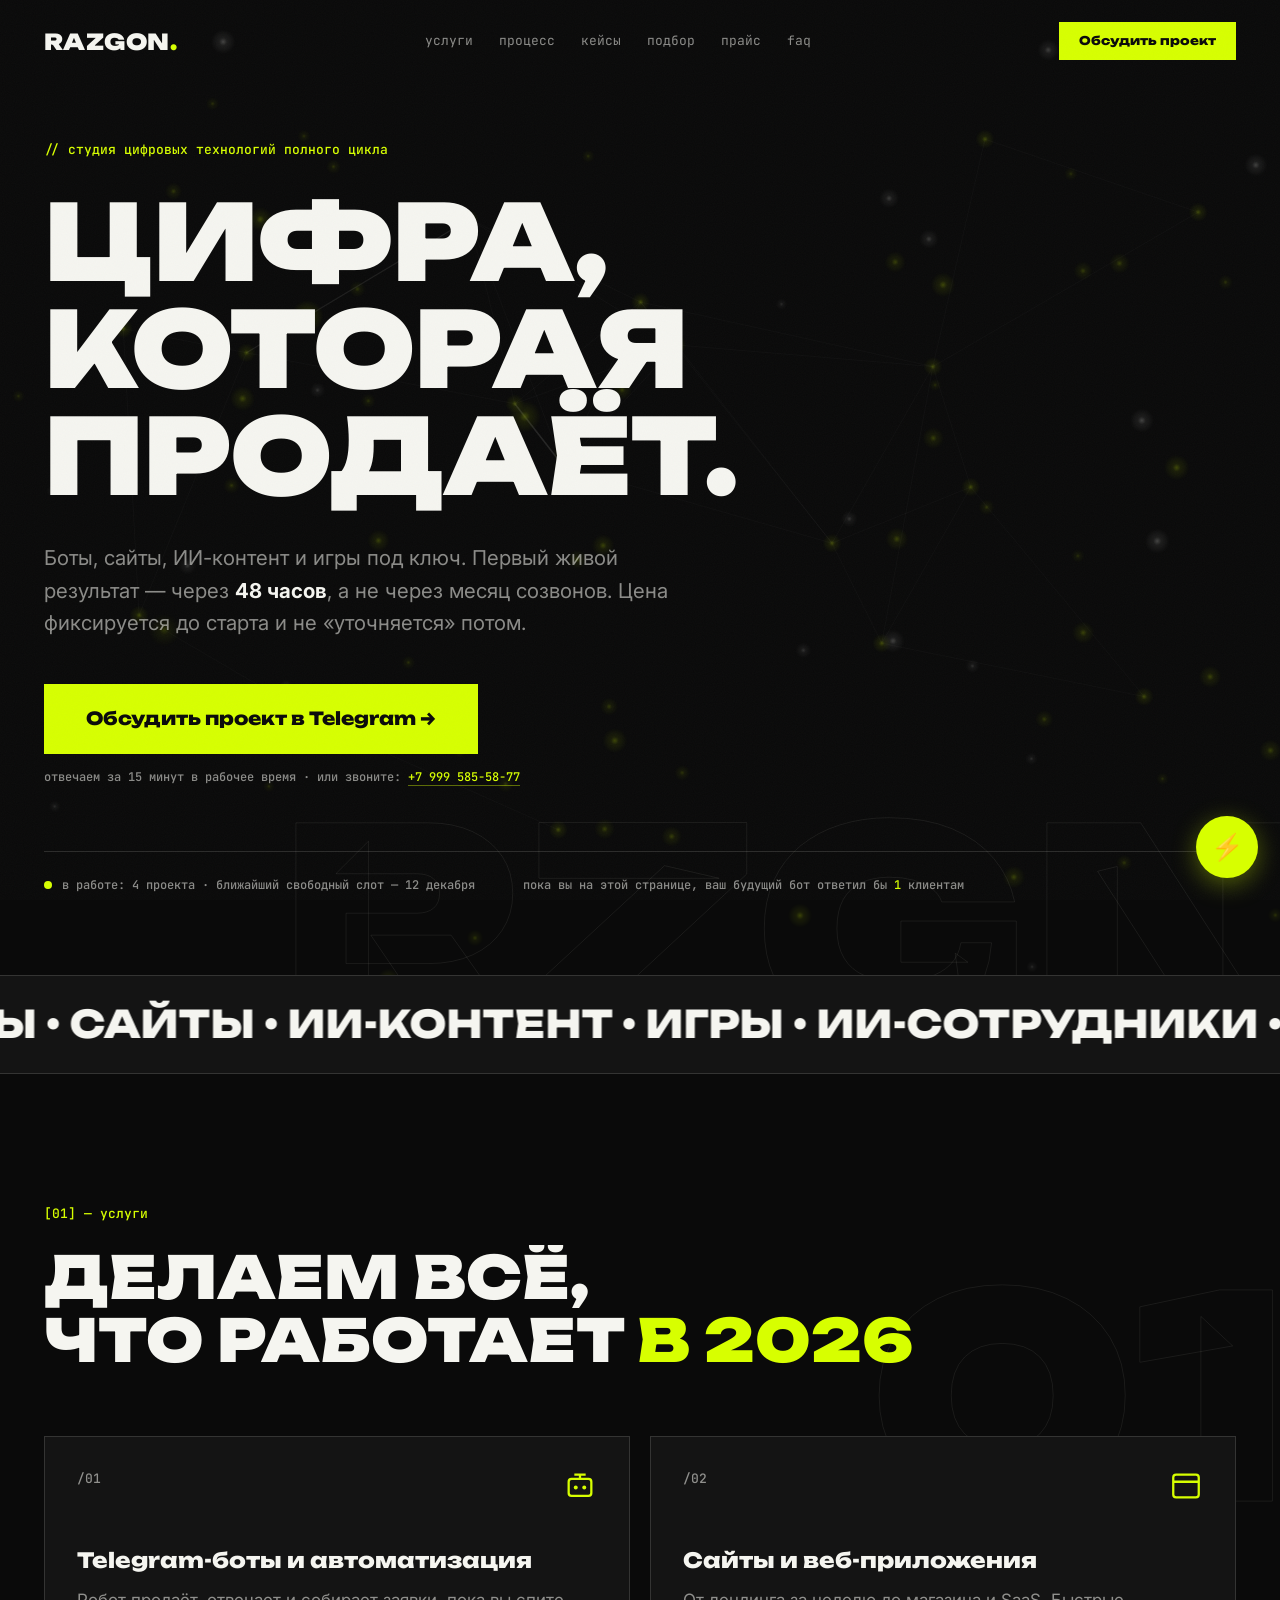
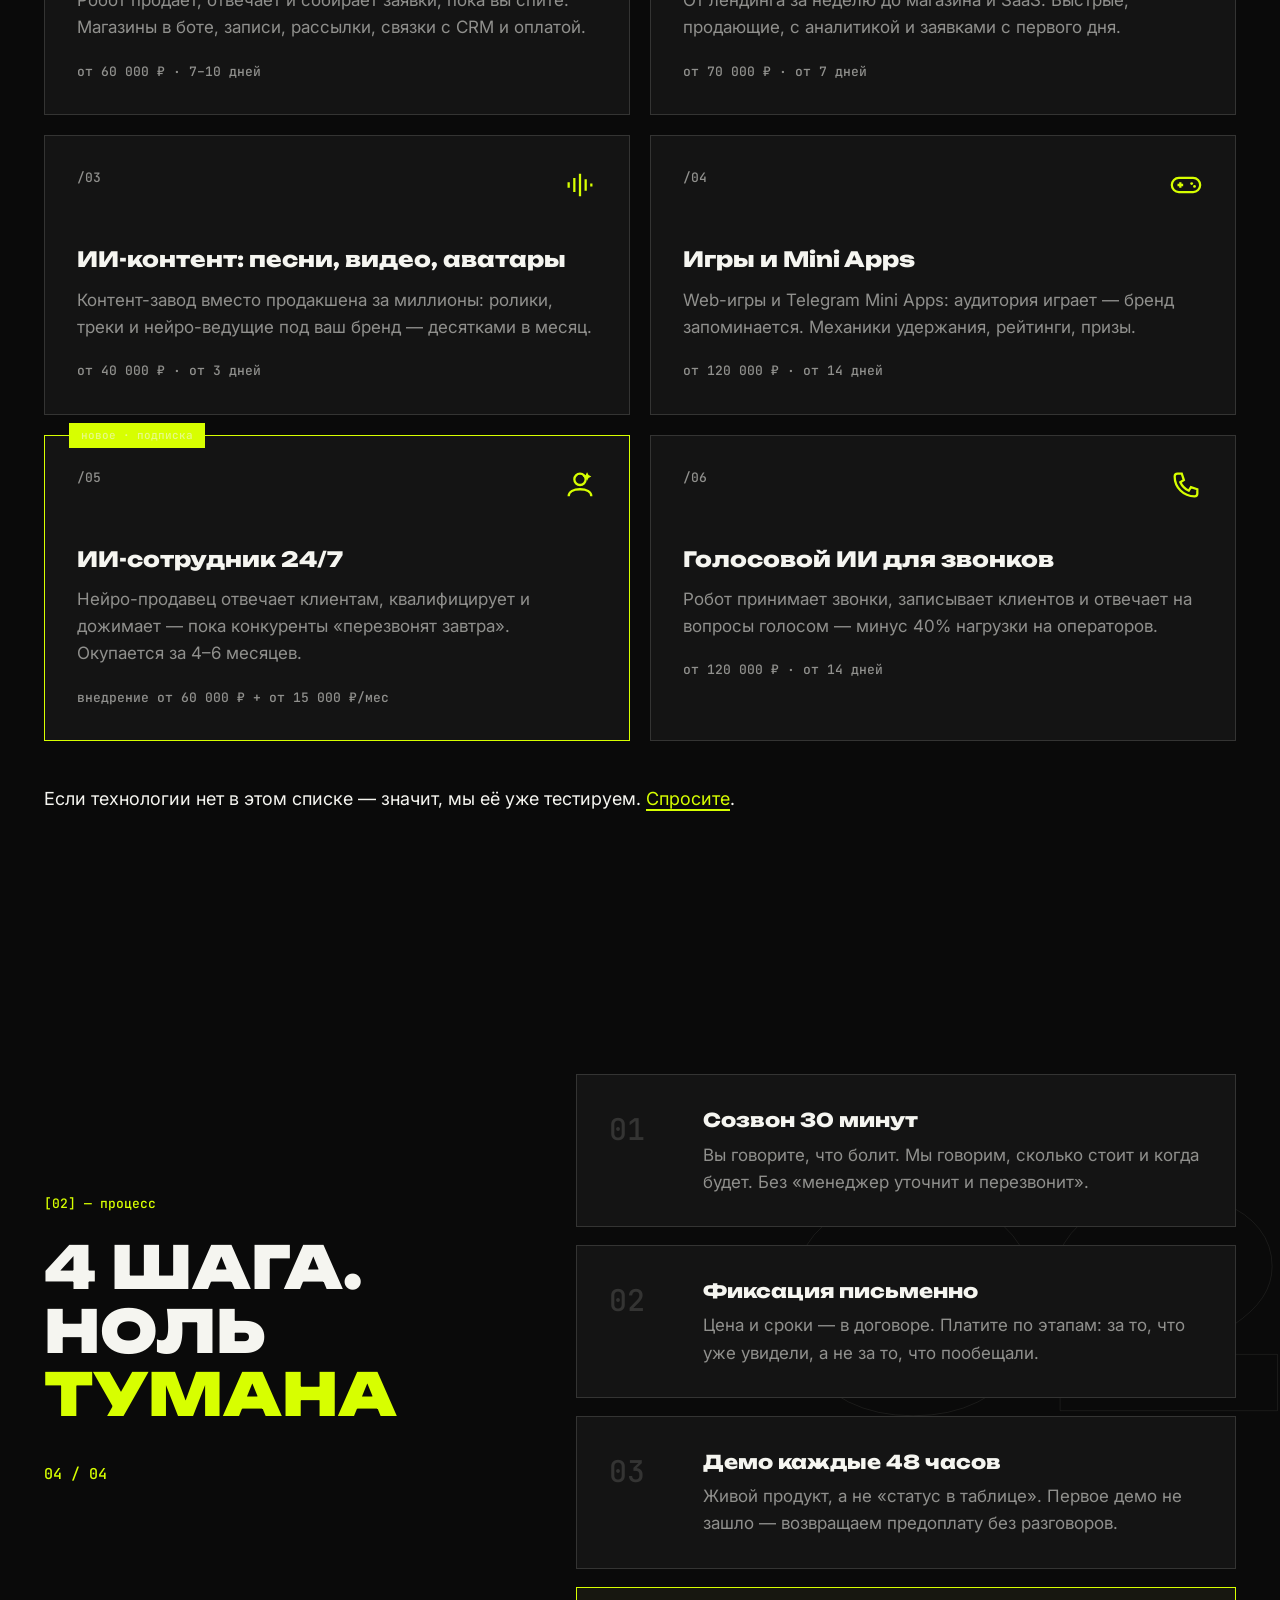
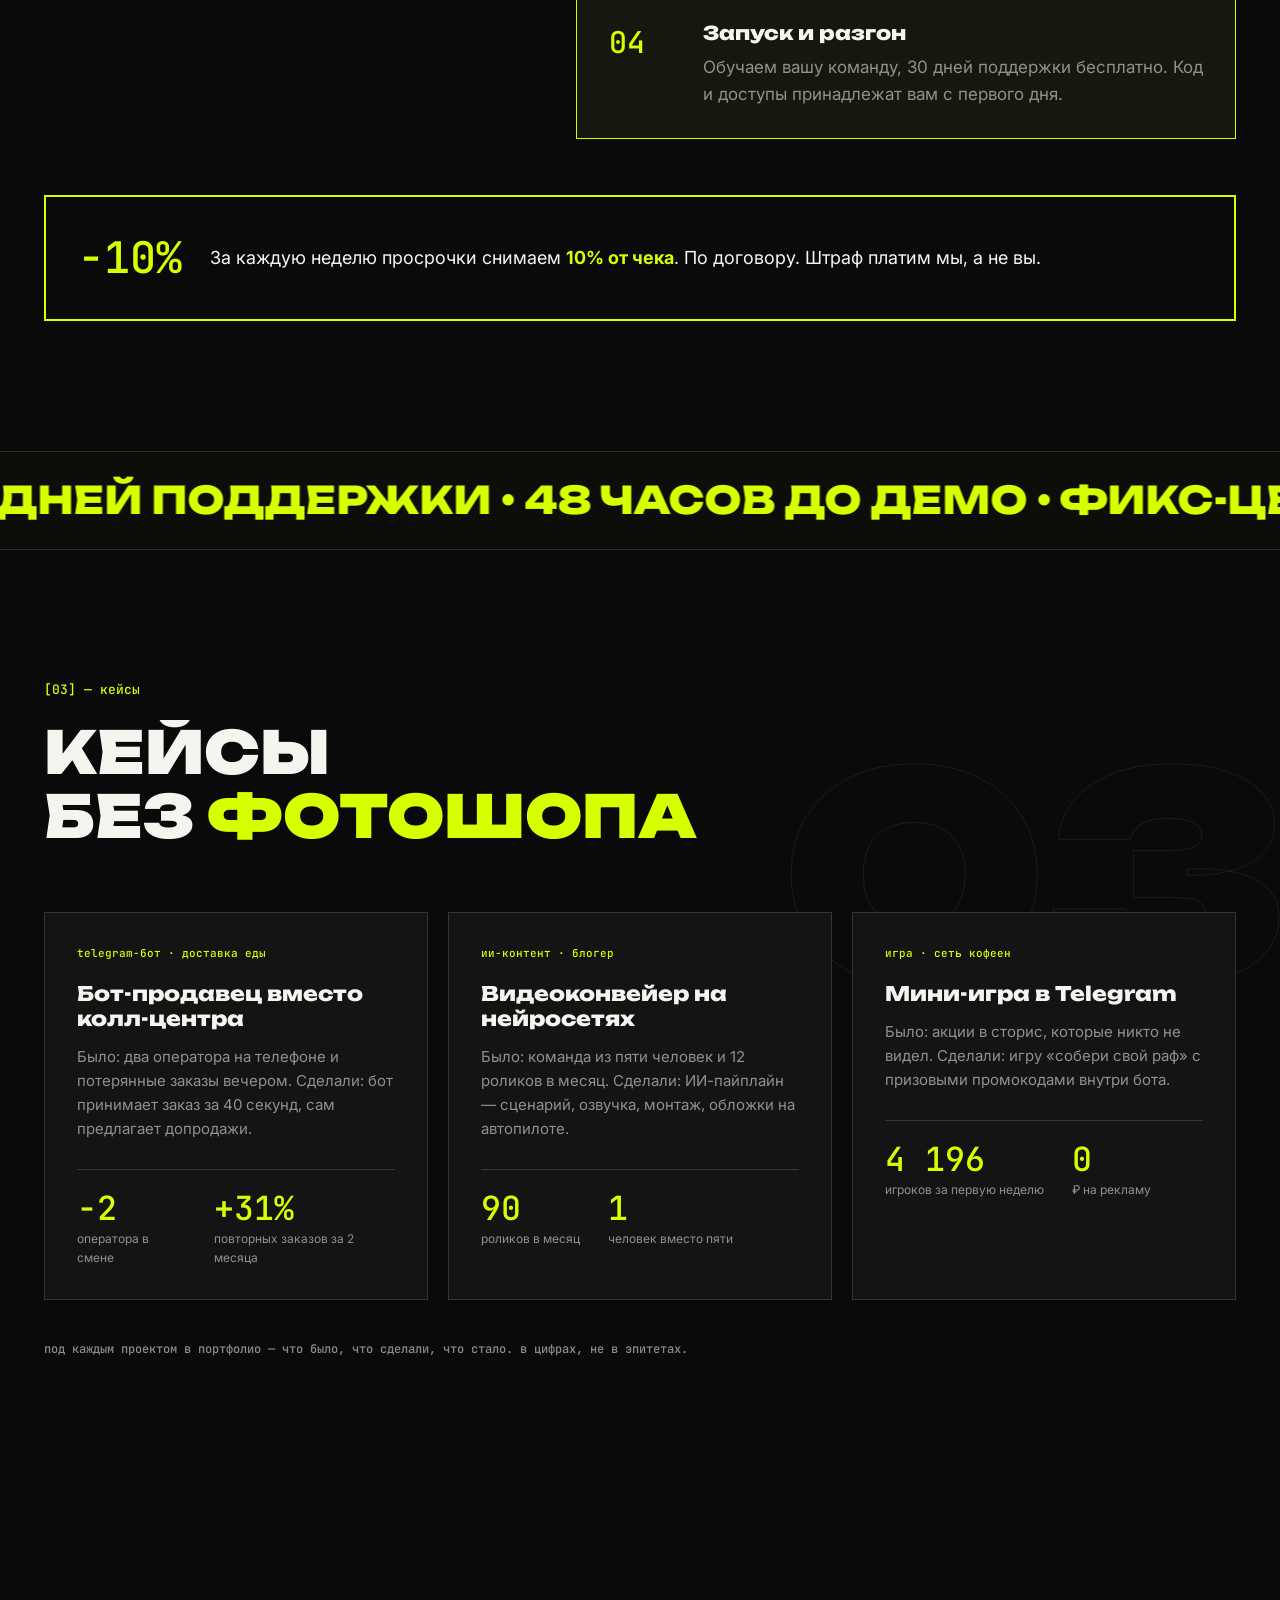
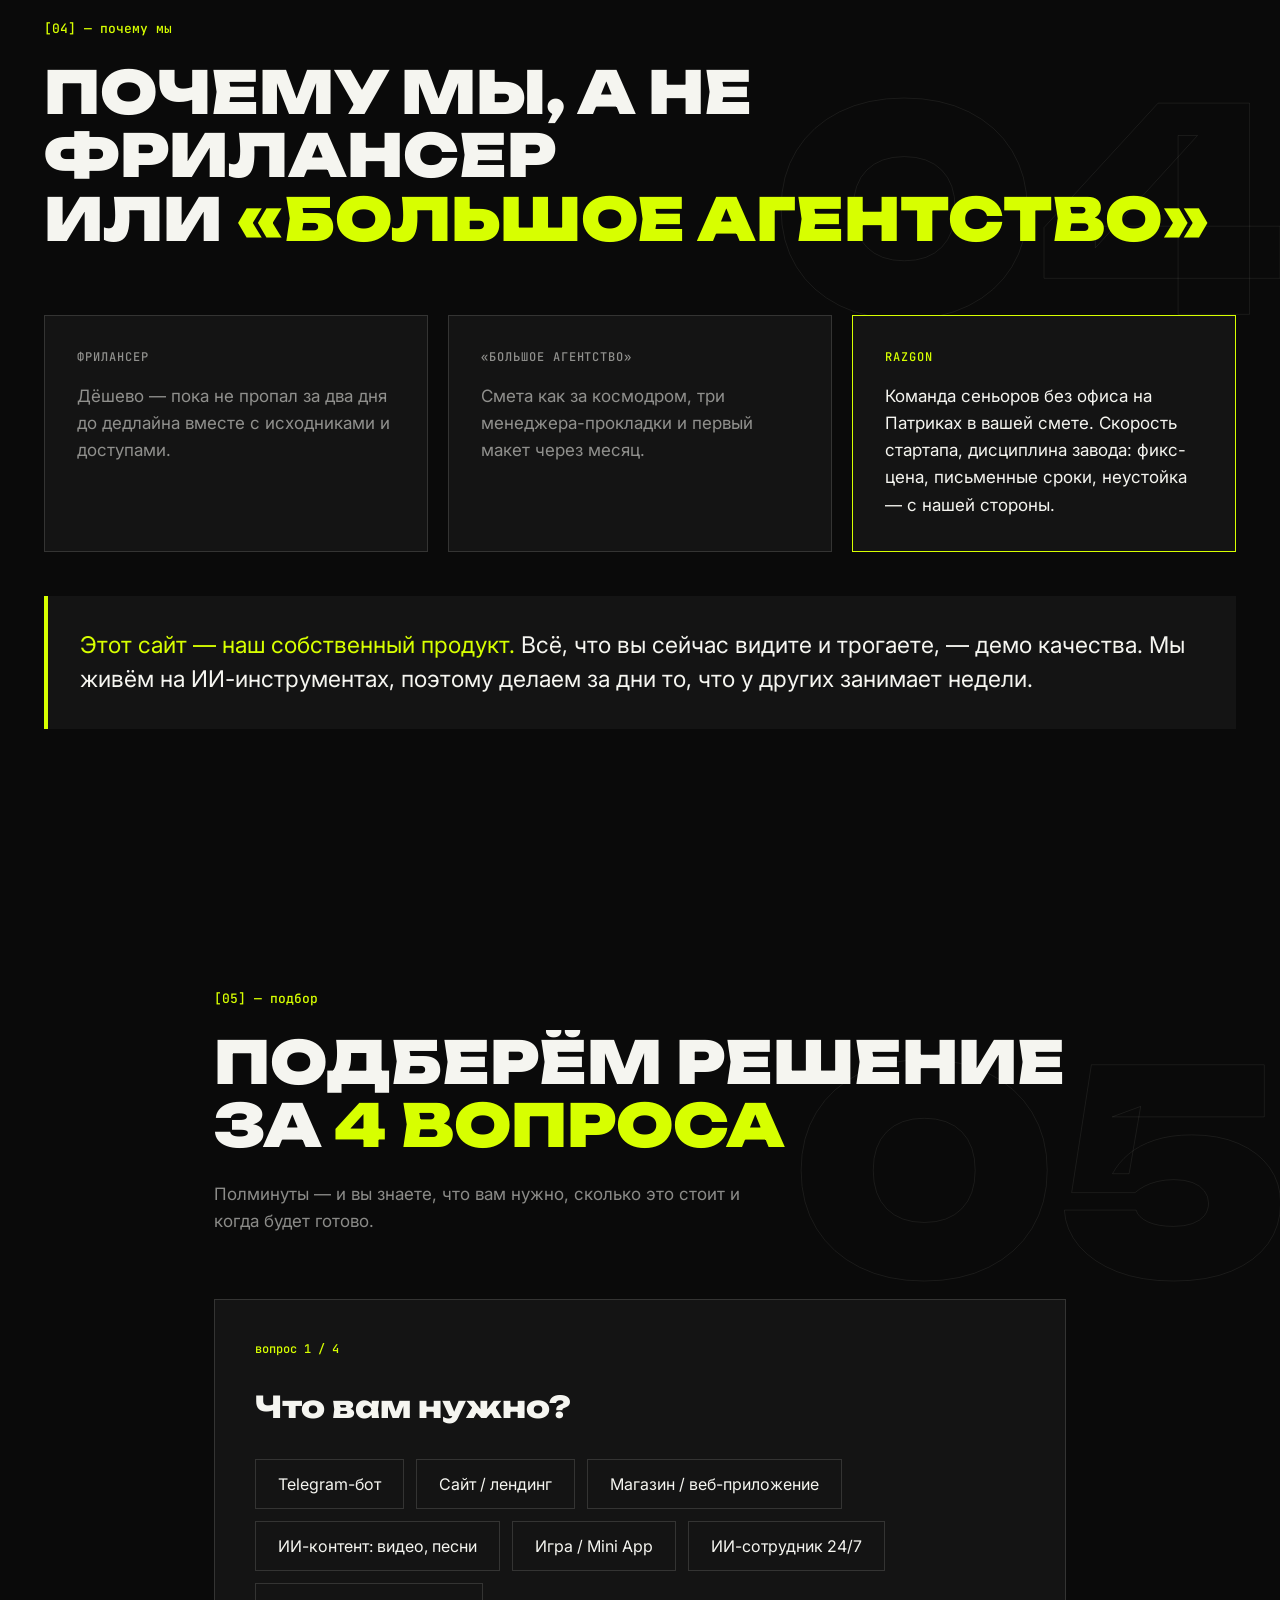
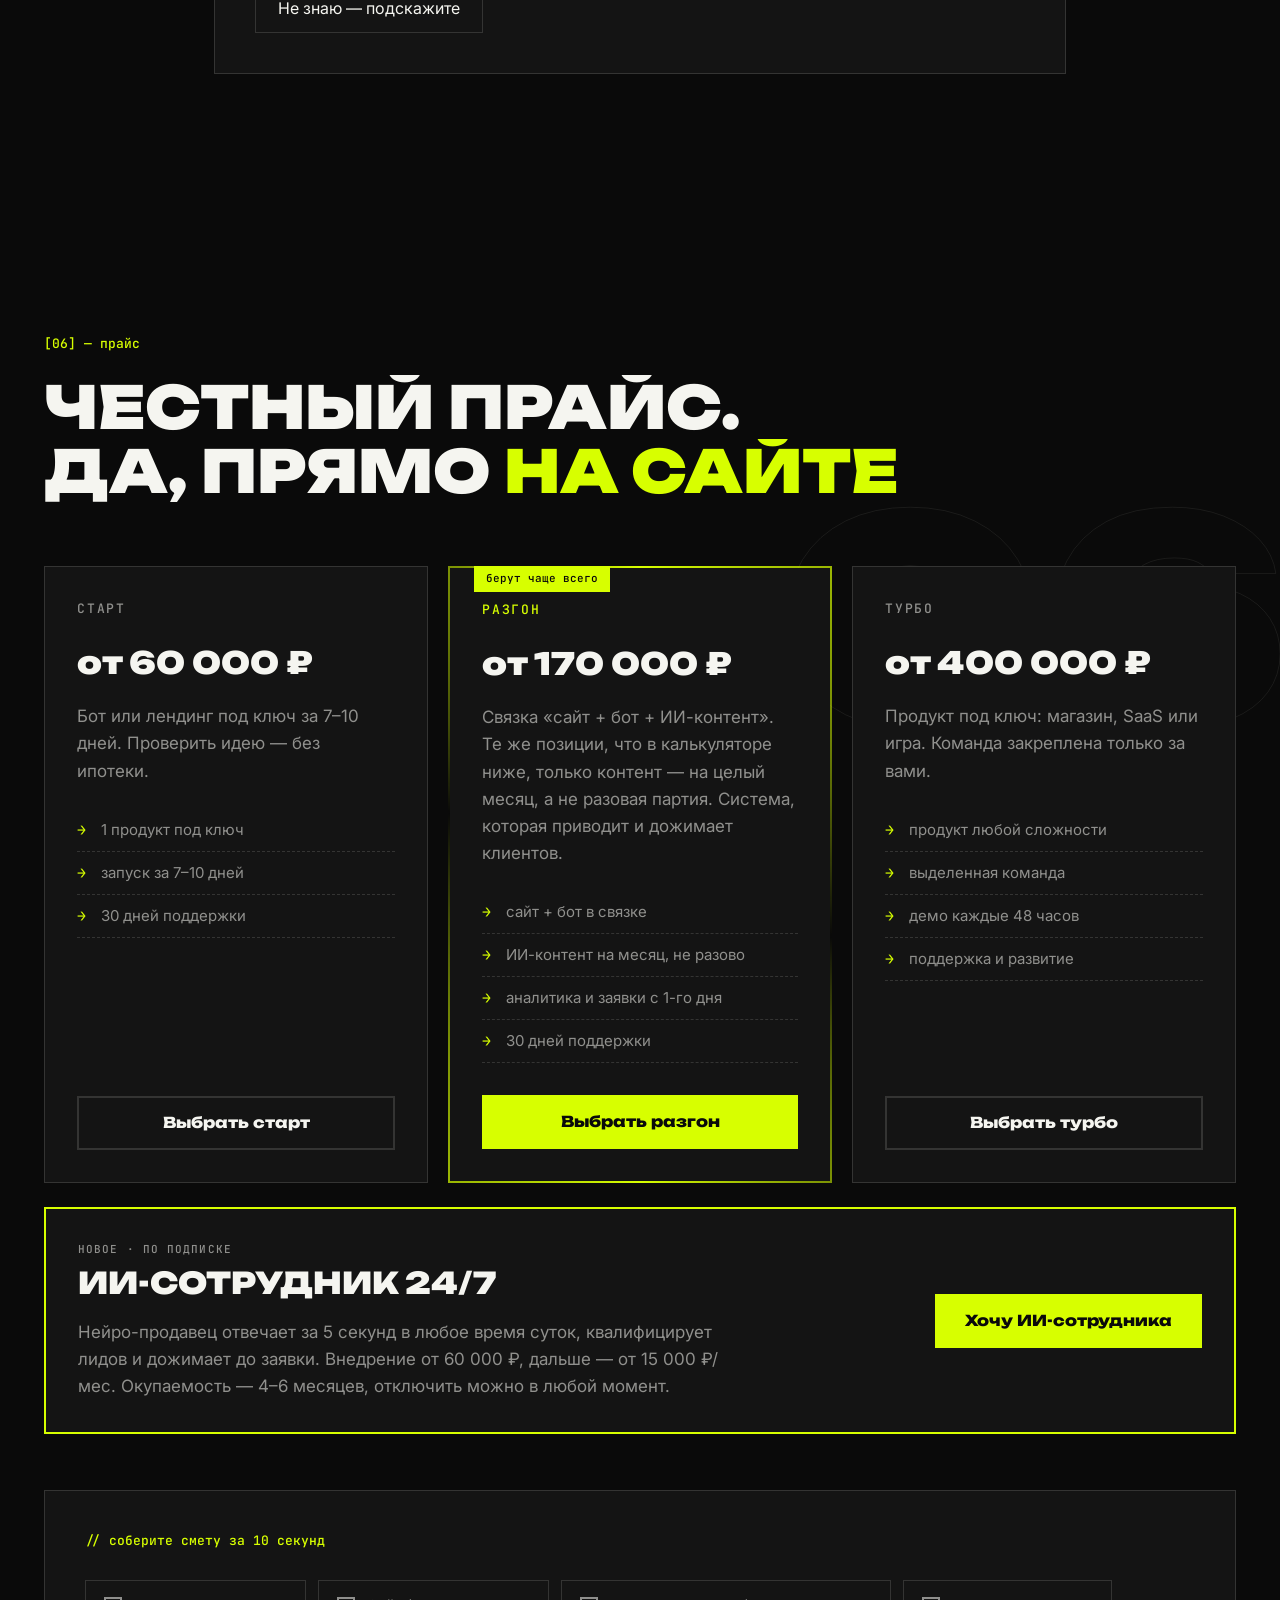
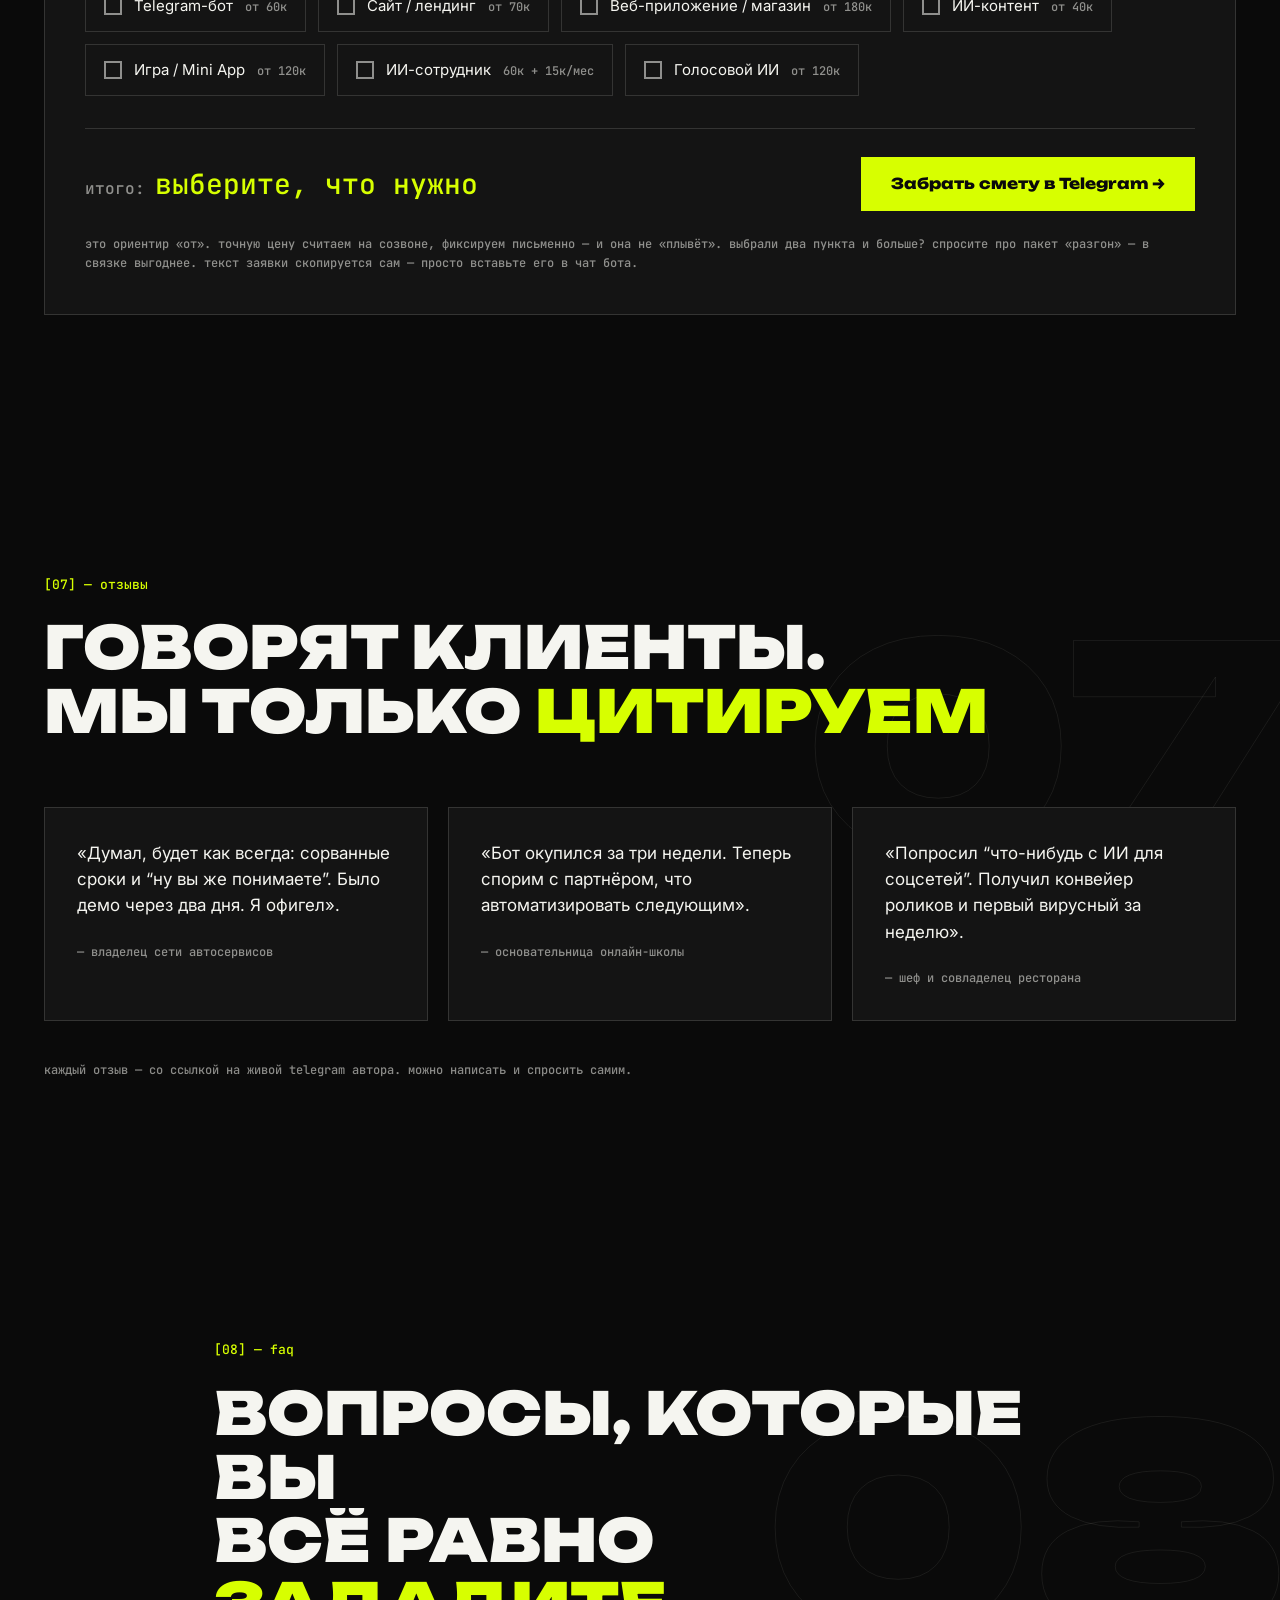
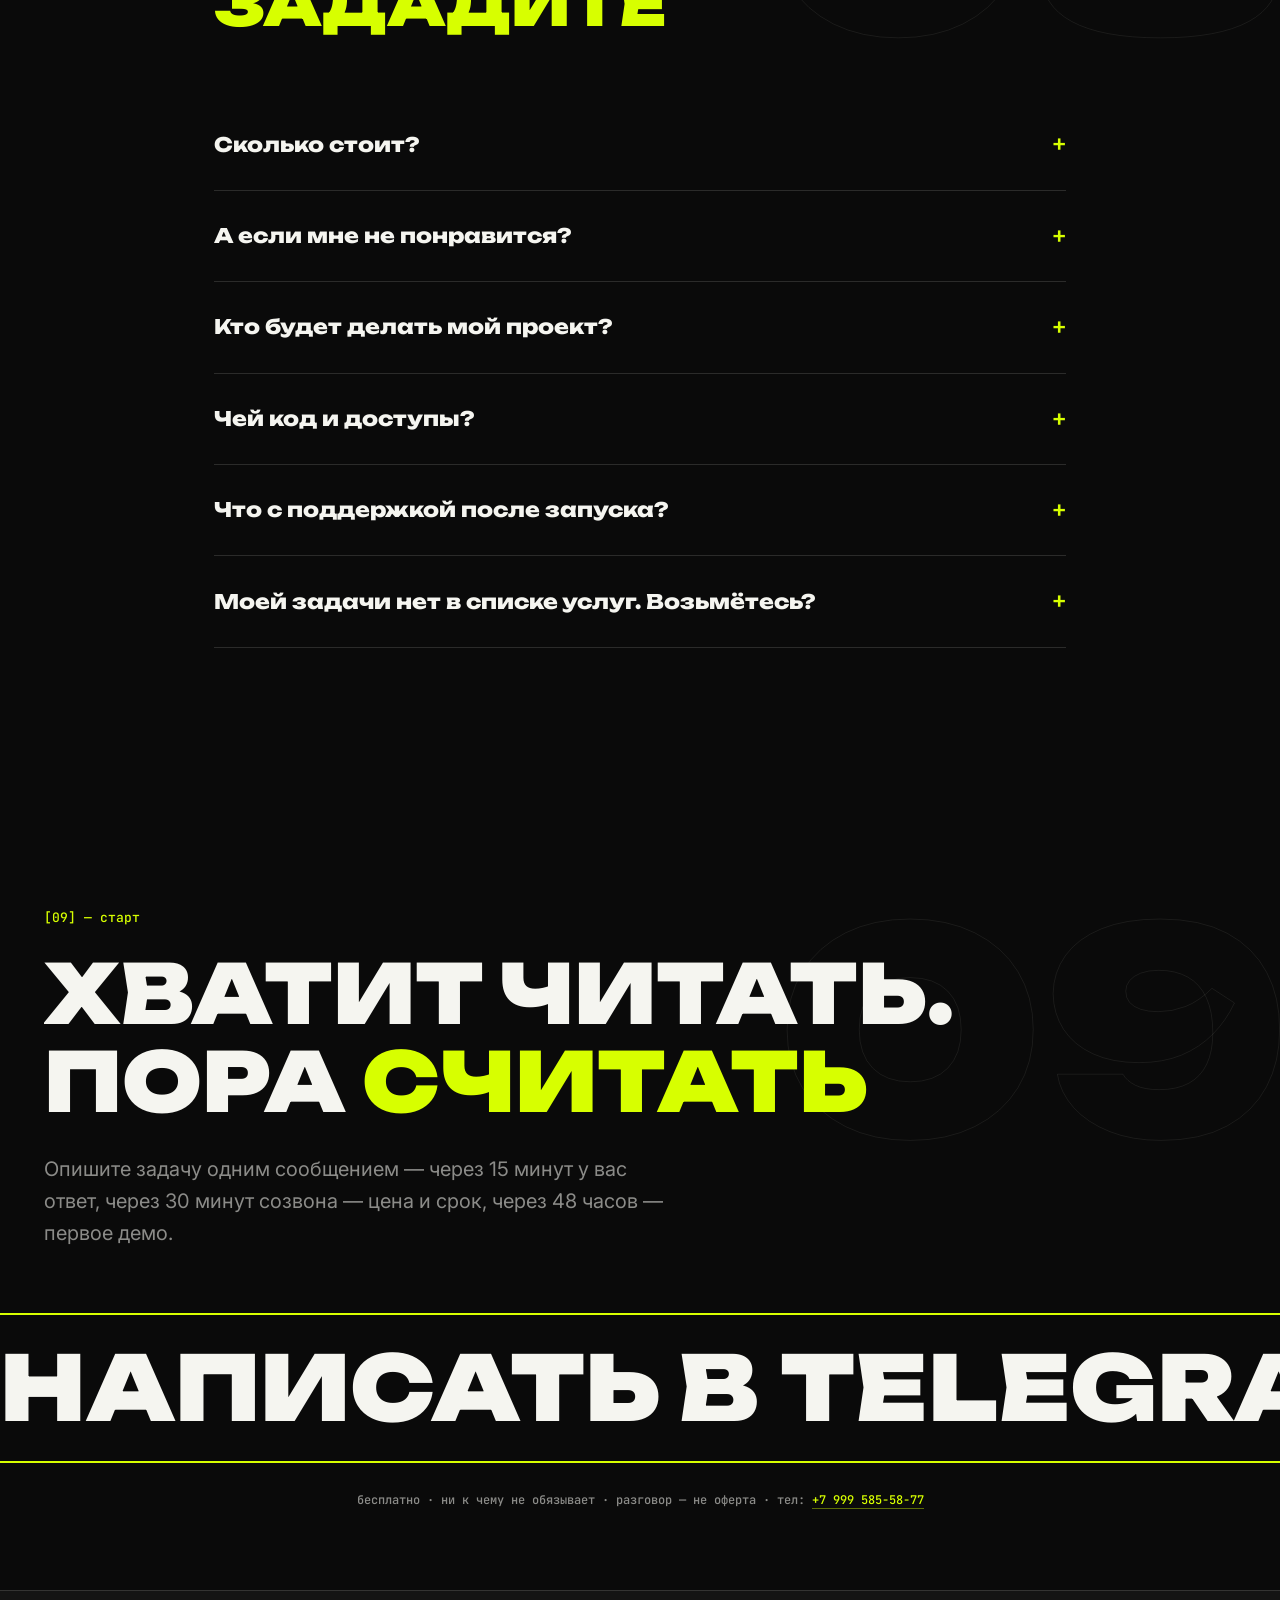
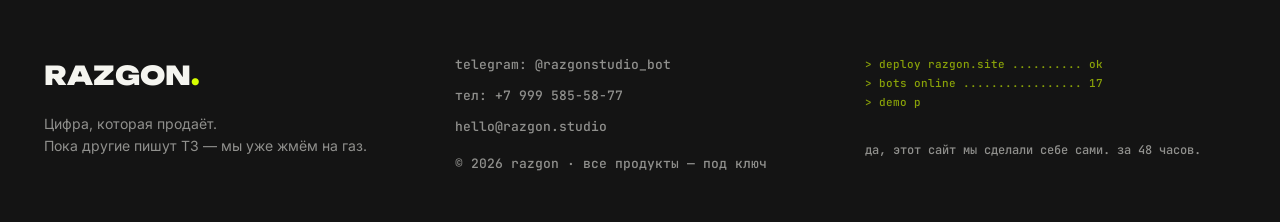
==== index.html @ 6bd7d792 "RAZGON — продающий сайт студии цифровых технологий Одностраничник: услуги (боты, сайты, ИИ-контент, " ====
<!DOCTYPE html>
<html lang="ru" class="no-js">
<head>
  <meta charset="UTF-8">
  <meta name="viewport" content="width=device-width, initial-scale=1.0">
  <title>RAZGON — студия цифровых технологий: Telegram-боты, сайты, ИИ-контент, игры</title>
  <meta name="description" content="Боты, сайты, ИИ-контент и игры под ключ. Первое живое демо через 48 часов, цена фиксируется до старта. Не понравилось первое демо — вернём предоплату.">
  <meta property="og:title" content="RAZGON — цифра, которая продаёт">
  <meta property="og:description" content="Telegram-боты, веб-приложения, ИИ-контент и игры под ключ. Первое демо через 48 часов.">
  <meta property="og:type" content="website">
  <meta property="og:url" content="https://razgonstudio.ru/">
  <link rel="canonical" href="https://razgonstudio.ru/">
  <meta name="theme-color" content="#0A0A0A">
  <link rel="icon" href="data:image/svg+xml,%3Csvg xmlns='http://www.w3.org/2000/svg' viewBox='0 0 64 64'%3E%3Crect width='64' height='64' fill='%23D7FF00'/%3E%3Ctext x='32' y='46' font-family='Arial Black,sans-serif' font-size='40' font-weight='900' text-anchor='middle' fill='%230A0A0A'%3ER%3C/text%3E%3C/svg%3E">
  <link rel="preconnect" href="https://fonts.googleapis.com">
  <link rel="preconnect" href="https://fonts.gstatic.com" crossorigin>
  <link href="https://fonts.googleapis.com/css2?family=Unbounded:wght@500;800;900&family=Inter:wght@400;500;600&family=JetBrains+Mono:wght@400;500&display=swap" rel="stylesheet">
  <link rel="stylesheet" href="css/style.css">
</head>
<body>

  <!-- прогресс скролла -->
  <div class="progress" id="progress" aria-hidden="true"></div>

  <!-- кастомный курсор -->
  <div class="cursor-dot" id="cursorDot" aria-hidden="true"></div>
  <div class="cursor-ring" id="cursorRing" aria-hidden="true"><span class="cursor-label">ЖМИ</span></div>

  <!-- ═══════════ ШАПКА ═══════════ -->
  <header class="header" id="header">
    <div class="header-in">
      <button class="logo" id="logo" type="button" aria-label="RAZGON — 5 быстрых кликов включают режим турбо">
        RAZGON<span class="logo-dot">.</span>
      </button>
      <nav class="nav" aria-label="Основная навигация">
        <a href="#services">Услуги</a>
        <a href="#process">Процесс</a>
        <a href="#cases">Кейсы</a>
        <a href="#quiz">Подбор</a>
        <a href="#pricing">Прайс</a>
        <a href="#faq">FAQ</a>
      </nav>
      <a class="btn btn-small js-tg-link" href="https://t.me/razgon_studio" target="_blank" rel="noopener" data-magnetic>Обсудить проект</a>
    </div>
  </header>

  <main>
    <!-- ═══════════ HERO ═══════════ -->
    <section class="hero" id="hero">
      <canvas class="hero-fx" id="heroFx" aria-hidden="true"></canvas>
      <div class="sec-num hero-num" aria-hidden="true">RZGN</div>
      <div class="container">
        <p class="hero-label mono">// студия цифровых технологий полного цикла</p>
        <h1 class="hero-title" id="heroTitle" aria-label="Цифра, которая продаёт.">ЦИФРА, КОТОРАЯ ПРОДАЁТ.</h1>
        <p class="hero-sub">Боты, сайты, ИИ-контент и игры под&nbsp;ключ. Первый живой результат&nbsp;— через <b>48&nbsp;часов</b>, а&nbsp;не&nbsp;через месяц созвонов. Цена фиксируется до&nbsp;старта и&nbsp;не&nbsp;«уточняется» потом.</p>
        <div class="hero-cta">
          <a class="btn btn-big js-tg-link" href="https://t.me/razgon_studio" target="_blank" rel="noopener" data-magnetic>Обсудить проект в Telegram <span class="arr">→</span></a>
          <p class="cta-note mono">отвечаем за 15 минут в рабочее время · или звоните: <a class="tel-link" href="tel:+79995855877">+7&nbsp;999&nbsp;585-58-77</a></p>
        </div>
        <div class="hero-foot">
          <p class="pulse mono"><span class="pulse-dot" aria-hidden="true"></span>в работе: 4 проекта · ближайший свободный слот — <span id="slotDate">на этой неделе</span></p>
          <p class="bot-counter mono">пока вы на этой странице, ваш будущий бот ответил бы <b id="botCounter">0</b> клиентам</p>
        </div>
      </div>
    </section>

    <!-- тикер -->
    <div class="ticker" aria-hidden="true">
      <div class="ticker-track" data-speed="1">
        <span>БОТЫ&nbsp;•&nbsp;САЙТЫ&nbsp;•&nbsp;ИИ-КОНТЕНТ&nbsp;•&nbsp;ИГРЫ&nbsp;•&nbsp;ИИ-СОТРУДНИКИ&nbsp;•&nbsp;АВТОМАТИЗАЦИЯ&nbsp;•&nbsp;</span><span>БОТЫ&nbsp;•&nbsp;САЙТЫ&nbsp;•&nbsp;ИИ-КОНТЕНТ&nbsp;•&nbsp;ИГРЫ&nbsp;•&nbsp;ИИ-СОТРУДНИКИ&nbsp;•&nbsp;АВТОМАТИЗАЦИЯ&nbsp;•&nbsp;</span>
      </div>
    </div>

    <!-- ═══════════ [01] УСЛУГИ ═══════════ -->
    <section class="section" id="services">
      <div class="sec-num" aria-hidden="true">01</div>
      <div class="container">
        <div class="sec-head reveal">
          <p class="sec-label mono">[01] — услуги</p>
          <h2 class="h2 rl">
            <span class="rl-line"><span class="rl-in">ДЕЛАЕМ ВСЁ,</span></span>
            <span class="rl-line"><span class="rl-in">ЧТО РАБОТАЕТ <em>В 2026</em></span></span>
          </h2>
        </div>
        <div class="services-grid">
          <article class="card service-card reveal">
            <div class="service-top">
              <span class="service-idx mono">/01</span>
              <svg class="service-icon" viewBox="0 0 24 24" fill="none" stroke="currentColor" stroke-width="1.6" aria-hidden="true"><rect x="4" y="7" width="16" height="12" rx="2"/><circle cx="9" cy="13" r="1.4" fill="currentColor" stroke="none"/><circle cx="15" cy="13" r="1.4" fill="currentColor" stroke="none"/><path d="M12 7V4M8 4h8"/></svg>
            </div>
            <h3>Telegram-боты и&nbsp;автоматизация</h3>
            <p>Робот продаёт, отвечает и собирает заявки, пока вы спите. Магазины в боте, записи, рассылки, связки с CRM и оплатой.</p>
            <p class="service-price mono">от 60 000 ₽ · 7–10 дней</p>
          </article>
          <article class="card service-card reveal">
            <div class="service-top">
              <span class="service-idx mono">/02</span>
              <svg class="service-icon" viewBox="0 0 24 24" fill="none" stroke="currentColor" stroke-width="1.6" aria-hidden="true"><rect x="3" y="4" width="18" height="16" rx="2"/><path d="M3 9h18M7 6.5h.01M10 6.5h.01"/></svg>
            </div>
            <h3>Сайты и&nbsp;веб-приложения</h3>
            <p>От лендинга за неделю до магазина и SaaS. Быстрые, продающие, с аналитикой и заявками с первого дня.</p>
            <p class="service-price mono">от 70 000 ₽ · от 7 дней</p>
          </article>
          <article class="card service-card reveal">
            <div class="service-top">
              <span class="service-idx mono">/03</span>
              <svg class="service-icon" viewBox="0 0 24 24" fill="none" stroke="currentColor" stroke-width="1.6" aria-hidden="true"><path d="M4 14v-4M8 17V7M12 20V4M16 16V8M20 13v-2"/></svg>
            </div>
            <h3>ИИ-контент: песни, видео, аватары</h3>
            <p>Контент-завод вместо продакшена за миллионы: ролики, треки и нейро-ведущие под ваш бренд — десятками в месяц.</p>
            <p class="service-price mono">от 40 000 ₽ · от 3 дней</p>
          </article>
          <article class="card service-card reveal">
            <div class="service-top">
              <span class="service-idx mono">/04</span>
              <svg class="service-icon" viewBox="0 0 24 24" fill="none" stroke="currentColor" stroke-width="1.6" aria-hidden="true"><rect x="2" y="7" width="20" height="10" rx="5"/><path d="M8 10v4M6 12h4"/><circle cx="16" cy="11" r="1" fill="currentColor" stroke="none"/><circle cx="18" cy="13" r="1" fill="currentColor" stroke="none"/></svg>
            </div>
            <h3>Игры и&nbsp;Mini Apps</h3>
            <p>Web-игры и Telegram Mini Apps: аудитория играет — бренд запоминается. Механики удержания, рейтинги, призы.</p>
            <p class="service-price mono">от 120 000 ₽ · от 14 дней</p>
          </article>
          <article class="card service-card service-card-new reveal">
            <p class="service-new-badge mono">новое · подписка</p>
            <div class="service-top">
              <span class="service-idx mono">/05</span>
              <svg class="service-icon" viewBox="0 0 24 24" fill="none" stroke="currentColor" stroke-width="1.6" aria-hidden="true"><circle cx="12" cy="8" r="4"/><path d="M4 20c0-3.3 3.6-5 8-5s8 1.7 8 5"/><path d="M17 3l1 2 2 1-2 1-1 2-1-2-2-1 2-1z" fill="currentColor" stroke="none"/></svg>
            </div>
            <h3>ИИ-сотрудник 24/7</h3>
            <p>Нейро-продавец отвечает клиентам, квалифицирует и дожимает — пока конкуренты «перезвонят завтра». Окупается за 4–6 месяцев.</p>
            <p class="service-price mono">внедрение от 60 000 ₽ + от 15 000 ₽/мес</p>
          </article>
          <article class="card service-card reveal">
            <div class="service-top">
              <span class="service-idx mono">/06</span>
              <svg class="service-icon" viewBox="0 0 24 24" fill="none" stroke="currentColor" stroke-width="1.6" aria-hidden="true"><path d="M6 4h3l1.5 4.5L8 10a12 12 0 0 0 6 6l1.5-2.5L20 15v3a2 2 0 0 1-2 2A14 14 0 0 1 4 6a2 2 0 0 1 2-2z"/></svg>
            </div>
            <h3>Голосовой ИИ для звонков</h3>
            <p>Робот принимает звонки, записывает клиентов и отвечает на вопросы голосом — минус 40% нагрузки на операторов.</p>
            <p class="service-price mono">от 120 000 ₽ · от 14 дней</p>
          </article>
        </div>
        <p class="services-foot reveal">Если технологии нет в этом списке — значит, мы её уже тестируем. <a class="link js-tg-link" href="https://t.me/razgonstudio_bot" target="_blank" rel="noopener">Спросите</a>.</p>
      </div>
    </section>

    <!-- ═══════════ [02] ПРОЦЕСС ═══════════ -->
    <section class="section section-process" id="process">
      <div class="sec-num" aria-hidden="true">02</div>
      <div class="container">
        <div class="process-grid">
          <div class="process-left">
            <div class="process-sticky">
              <p class="sec-label mono">[02] — процесс</p>
              <h2 class="h2 rl">
                <span class="rl-line"><span class="rl-in">4 ШАГА.</span></span>
                <span class="rl-line"><span class="rl-in">НОЛЬ <em>ТУМАНА</em></span></span>
              </h2>
              <p class="process-counter mono" id="processCounter">01 / 04</p>
            </div>
          </div>
          <div class="process-steps" id="processSteps">
            <div class="step reveal" data-step="01">
              <span class="step-num mono">01</span>
              <h3>Созвон 30 минут</h3>
              <p>Вы говорите, что болит. Мы говорим, сколько стоит и когда будет. Без «менеджер уточнит и перезвонит».</p>
            </div>
            <div class="step reveal" data-step="02">
              <span class="step-num mono">02</span>
              <h3>Фиксация письменно</h3>
              <p>Цена и сроки — в договоре. Платите по этапам: за то, что уже увидели, а не за то, что пообещали.</p>
            </div>
            <div class="step reveal" data-step="03">
              <span class="step-num mono">03</span>
              <h3>Демо каждые 48 часов</h3>
              <p>Живой продукт, а не «статус в таблице». Первое демо не зашло — возвращаем предоплату без разговоров.</p>
            </div>
            <div class="step reveal" data-step="04">
              <span class="step-num mono">04</span>
              <h3>Запуск и разгон</h3>
              <p>Обучаем вашу команду, 30 дней поддержки бесплатно. Код и доступы принадлежат вам с первого дня.</p>
            </div>
          </div>
        </div>
        <div class="guarantee reveal">
          <span class="guarantee-badge mono">−10%</span>
          <p>За каждую неделю просрочки снимаем <b>10% от чека</b>. По договору. Штраф платим мы, а не вы.</p>
        </div>
      </div>
    </section>

    <!-- тикер 2 -->
    <div class="ticker ticker-alt" aria-hidden="true">
      <div class="ticker-track" data-speed="-1">
        <span>48&nbsp;ЧАСОВ&nbsp;ДО&nbsp;ДЕМО&nbsp;•&nbsp;ФИКС-ЦЕНА&nbsp;•&nbsp;КОД&nbsp;—&nbsp;ВАШ&nbsp;•&nbsp;30&nbsp;ДНЕЙ&nbsp;ПОДДЕРЖКИ&nbsp;•&nbsp;</span><span>48&nbsp;ЧАСОВ&nbsp;ДО&nbsp;ДЕМО&nbsp;•&nbsp;ФИКС-ЦЕНА&nbsp;•&nbsp;КОД&nbsp;—&nbsp;ВАШ&nbsp;•&nbsp;30&nbsp;ДНЕЙ&nbsp;ПОДДЕРЖКИ&nbsp;•&nbsp;</span>
      </div>
    </div>

    <!-- ═══════════ [03] КЕЙСЫ ═══════════ -->
    <section class="section" id="cases">
      <div class="sec-num" aria-hidden="true">03</div>
      <div class="container">
        <div class="sec-head reveal">
          <p class="sec-label mono">[03] — кейсы</p>
          <h2 class="h2 rl">
            <span class="rl-line"><span class="rl-in">КЕЙСЫ</span></span>
            <span class="rl-line"><span class="rl-in">БЕЗ <em>ФОТОШОПА</em></span></span>
          </h2>
        </div>
        <div class="cases-grid">
          <article class="card case-card tilt reveal">
            <div class="glare" aria-hidden="true"></div>
            <p class="case-tag mono">telegram-бот · доставка еды</p>
            <h3>Бот-продавец вместо колл-центра</h3>
            <p class="case-desc">Было: два оператора на телефоне и потерянные заказы вечером. Сделали: бот принимает заказ за 40 секунд, сам предлагает допродажи.</p>
            <div class="case-metrics">
              <div class="metric"><span class="metric-num mono"><span data-count="2" data-prefix="−">−2</span></span><span class="metric-label">оператора в смене</span></div>
              <div class="metric"><span class="metric-num mono"><span data-count="31" data-prefix="+" data-suffix="%">+31%</span></span><span class="metric-label">повторных заказов за 2 месяца</span></div>
            </div>
          </article>
          <article class="card case-card tilt reveal">
            <div class="glare" aria-hidden="true"></div>
            <p class="case-tag mono">ИИ-контент · блогер</p>
            <h3>Видеоконвейер на нейросетях</h3>
            <p class="case-desc">Было: команда из пяти человек и 12 роликов в месяц. Сделали: ИИ-пайплайн — сценарий, озвучка, монтаж, обложки на автопилоте.</p>
            <div class="case-metrics">
              <div class="metric"><span class="metric-num mono"><span data-count="90">90</span></span><span class="metric-label">роликов в месяц</span></div>
              <div class="metric"><span class="metric-num mono"><span data-count="1">1</span></span><span class="metric-label">человек вместо пяти</span></div>
            </div>
          </article>
          <article class="card case-card tilt reveal">
            <div class="glare" aria-hidden="true"></div>
            <p class="case-tag mono">игра · сеть кофеен</p>
            <h3>Мини-игра в Telegram</h3>
            <p class="case-desc">Было: акции в сторис, которые никто не видел. Сделали: игру «собери свой раф» с призовыми промокодами внутри бота.</p>
            <div class="case-metrics">
              <div class="metric"><span class="metric-num mono"><span data-count="4200">4200</span></span><span class="metric-label">игроков за первую неделю</span></div>
              <div class="metric"><span class="metric-num mono"><span data-count="0">0</span></span><span class="metric-label">₽ на рекламу</span></div>
            </div>
          </article>
        </div>
        <p class="cases-foot reveal mono">под каждым проектом в портфолио — что было, что сделали, что стало. в цифрах, не в эпитетах.</p>
      </div>
    </section>

    <!-- ═══════════ [04] ПОЧЕМУ МЫ ═══════════ -->
    <section class="section" id="why">
      <div class="sec-num" aria-hidden="true">04</div>
      <div class="container">
        <div class="sec-head reveal">
          <p class="sec-label mono">[04] — почему мы</p>
          <h2 class="h2 rl">
            <span class="rl-line"><span class="rl-in">ПОЧЕМУ МЫ, А НЕ ФРИЛАНСЕР</span></span>
            <span class="rl-line"><span class="rl-in">ИЛИ <em>«БОЛЬШОЕ АГЕНТСТВО»</em></span></span>
          </h2>
        </div>
        <div class="why-grid">
          <div class="card why-card reveal">
            <p class="why-who mono">фрилансер</p>
            <p>Дёшево — пока не пропал за два дня до дедлайна вместе с исходниками и доступами.</p>
          </div>
          <div class="card why-card reveal">
            <p class="why-who mono">«большое агентство»</p>
            <p>Смета как за космодром, три менеджера-прокладки и первый макет через месяц.</p>
          </div>
          <div class="card why-card why-card-us reveal">
            <p class="why-who mono">razgon</p>
            <p>Команда сеньоров без офиса на Патриках в вашей смете. Скорость стартапа, дисциплина завода: фикс-цена, письменные сроки, неустойка — с нашей стороны.</p>
          </div>
        </div>
        <div class="why-proof reveal">
          <p><em>Этот сайт — наш собственный продукт.</em> Всё, что вы сейчас видите и трогаете, — демо качества. Мы живём на ИИ-инструментах, поэтому делаем за дни то, что у других занимает недели.</p>
        </div>
      </div>
    </section>

    <!-- ═══════════ [05] КВИЗ-ПОДБОР ═══════════ -->
    <section class="section" id="quiz">
      <div class="sec-num" aria-hidden="true">05</div>
      <div class="container container-narrow">
        <div class="sec-head reveal">
          <p class="sec-label mono">[05] — подбор</p>
          <h2 class="h2 rl">
            <span class="rl-line"><span class="rl-in">ПОДБЕРЁМ РЕШЕНИЕ</span></span>
            <span class="rl-line"><span class="rl-in">ЗА <em>4 ВОПРОСА</em></span></span>
          </h2>
          <p class="quiz-sub reveal">Полминуты — и вы знаете, что вам нужно, сколько это стоит и когда будет готово.</p>
        </div>
        <div class="quiz card reveal" id="quizBox">
          <div class="quiz-top mono">
            <span id="quizStep">вопрос 1 / 4</span>
            <button class="quiz-back mono" id="quizBack" type="button" hidden>← назад</button>
          </div>
          <h3 class="quiz-q" id="quizQ"></h3>
          <div class="quiz-opts" id="quizOpts"></div>
          <div class="quiz-result" id="quizResult" hidden>
            <p class="quiz-result-label mono">// ваше решение</p>
            <h3 id="quizTitle"></h3>
            <p class="quiz-desc" id="quizDesc"></p>
            <p class="quiz-price mono" id="quizPrice"></p>
            <p class="quiz-bonus">Бонус за прохождение: <b>бесплатный мини-аудит</b> вашей ниши на первом созвоне.</p>
            <div class="quiz-actions">
              <a class="btn js-tg-link" id="quizCta" href="https://t.me/razgonstudio_bot" target="_blank" rel="noopener" data-magnetic>Забрать расчёт в Telegram →</a>
              <button class="btn btn-ghost" id="quizRestart" type="button">Пройти заново</button>
            </div>
            <p class="cta-note mono">текст заявки скопируется сам — вставьте его в чат бота</p>
          </div>
        </div>
      </div>
    </section>

    <!-- ═══════════ [06] ПРАЙС ═══════════ -->
    <section class="section section-pricing" id="pricing">
      <div class="sec-num" aria-hidden="true">06</div>
      <div class="container">
        <div class="sec-head reveal">
          <p class="sec-label mono">[06] — прайс</p>
          <h2 class="h2 rl">
            <span class="rl-line"><span class="rl-in">ЧЕСТНЫЙ ПРАЙС.</span></span>
            <span class="rl-line"><span class="rl-in">ДА, ПРЯМО <em>НА САЙТЕ</em></span></span>
          </h2>
        </div>
        <div class="pricing-grid">
          <article class="card price-card reveal">
            <p class="price-name mono">старт</p>
            <p class="price-value">от 60 000 ₽</p>
            <p class="price-desc">Бот или лендинг под ключ за 7–10 дней. Проверить идею — без ипотеки.</p>
            <ul class="price-list">
              <li>1 продукт под ключ</li>
              <li>запуск за 7–10 дней</li>
              <li>30 дней поддержки</li>
            </ul>
            <a class="btn btn-ghost js-tg-link" href="https://t.me/razgon_studio" target="_blank" rel="noopener" data-magnetic>Выбрать старт</a>
          </article>
          <article class="card price-card price-card-hot reveal">
            <p class="price-hot-label mono">берут чаще всего</p>
            <p class="price-name mono">разгон</p>
            <p class="price-value">от 170 000 ₽</p>
            <p class="price-desc">Связка «сайт + бот + ИИ-контент». Те же позиции, что в калькуляторе ниже, только контент — на целый месяц, а не разовая партия. Система, которая приводит и дожимает клиентов.</p>
            <ul class="price-list">
              <li>сайт + бот в связке</li>
              <li>ИИ-контент на месяц, не разово</li>
              <li>аналитика и заявки с 1-го дня</li>
              <li>30 дней поддержки</li>
            </ul>
            <a class="btn js-tg-link" href="https://t.me/razgon_studio" target="_blank" rel="noopener" data-magnetic>Выбрать разгон</a>
          </article>
          <article class="card price-card reveal">
            <p class="price-name mono">турбо</p>
            <p class="price-value">от 400 000 ₽</p>
            <p class="price-desc">Продукт под ключ: магазин, SaaS или игра. Команда закреплена только за вами.</p>
            <ul class="price-list">
              <li>продукт любой сложности</li>
              <li>выделенная команда</li>
              <li>демо каждые 48 часов</li>
              <li>поддержка и развитие</li>
            </ul>
            <a class="btn btn-ghost js-tg-link" href="https://t.me/razgon_studio" target="_blank" rel="noopener" data-magnetic>Выбрать турбо</a>
          </article>
        </div>

        <!-- подписка: ИИ-сотрудник -->
        <div class="sub-banner card reveal">
          <div class="sub-banner-text">
            <p class="sub-banner-label mono">новое · по подписке</p>
            <h3>ИИ-СОТРУДНИК 24/7</h3>
            <p>Нейро-продавец отвечает за 5 секунд в любое время суток, квалифицирует лидов и дожимает до заявки. Внедрение от 60 000 ₽, дальше — от 15 000 ₽/мес. Окупаемость — 4–6 месяцев, отключить можно в любой момент.</p>
          </div>
          <a class="btn js-tg-link" href="https://t.me/razgonstudio_bot" target="_blank" rel="noopener" data-magnetic>Хочу ИИ-сотрудника</a>
        </div>

        <!-- калькулятор -->
        <div class="calc card reveal" id="calc">
          <p class="calc-title mono">// соберите смету за 10 секунд</p>
          <div class="calc-toggles">
            <label class="switch"><input type="checkbox" data-price="60000" data-name="Telegram-бот"><span class="switch-box" aria-hidden="true"></span><span class="switch-text">Telegram-бот <em class="mono">от 60к</em></span></label>
            <label class="switch"><input type="checkbox" data-price="70000" data-name="сайт/лендинг"><span class="switch-box" aria-hidden="true"></span><span class="switch-text">Сайт / лендинг <em class="mono">от 70к</em></span></label>
            <label class="switch"><input type="checkbox" data-price="180000" data-name="веб-приложение/магазин"><span class="switch-box" aria-hidden="true"></span><span class="switch-text">Веб-приложение / магазин <em class="mono">от 180к</em></span></label>
            <label class="switch"><input type="checkbox" data-price="40000" data-name="ИИ-контент"><span class="switch-box" aria-hidden="true"></span><span class="switch-text">ИИ-контент <em class="mono">от 40к</em></span></label>
            <label class="switch"><input type="checkbox" data-price="120000" data-name="игра/Mini App"><span class="switch-box" aria-hidden="true"></span><span class="switch-text">Игра / Mini App <em class="mono">от 120к</em></span></label>
            <label class="switch"><input type="checkbox" data-price="60000" data-monthly="15000" data-name="ИИ-сотрудник (подписка)"><span class="switch-box" aria-hidden="true"></span><span class="switch-text">ИИ-сотрудник <em class="mono">60к + 15к/мес</em></span></label>
            <label class="switch"><input type="checkbox" data-price="120000" data-name="голосовой ИИ для звонков"><span class="switch-box" aria-hidden="true"></span><span class="switch-text">Голосовой ИИ <em class="mono">от 120к</em></span></label>
          </div>
          <div class="calc-result">
            <p class="calc-sum mono">итого: <b id="calcSum">выберите, что нужно</b></p>
            <a class="btn js-tg-link" id="calcCta" href="https://t.me/razgon_studio" target="_blank" rel="noopener" data-magnetic>Забрать смету в Telegram →</a>
          </div>
          <p class="calc-note mono">это ориентир «от». точную цену считаем на созвоне, фиксируем письменно — и она не «плывёт». выбрали два пункта и больше? спросите про пакет «разгон» — в связке выгоднее. текст заявки скопируется сам — просто вставьте его в чат бота.</p>
        </div>
      </div>
    </section>

    <!-- ═══════════ [06] ОТЗЫВЫ ═══════════ -->
    <section class="section" id="testimonials">
      <div class="sec-num" aria-hidden="true">07</div>
      <div class="container">
        <div class="sec-head reveal">
          <p class="sec-label mono">[07] — отзывы</p>
          <h2 class="h2 rl">
            <span class="rl-line"><span class="rl-in">ГОВОРЯТ КЛИЕНТЫ.</span></span>
            <span class="rl-line"><span class="rl-in">МЫ ТОЛЬКО <em>ЦИТИРУЕМ</em></span></span>
          </h2>
        </div>
        <div class="quotes-grid">
          <blockquote class="card quote reveal">
            <p>«Думал, будет как всегда: сорванные сроки и “ну вы же понимаете”. Было демо через два дня. Я офигел».</p>
            <footer class="mono">— владелец сети автосервисов</footer>
          </blockquote>
          <blockquote class="card quote reveal">
            <p>«Бот окупился за три недели. Теперь спорим с партнёром, что автоматизировать следующим».</p>
            <footer class="mono">— основательница онлайн-школы</footer>
          </blockquote>
          <blockquote class="card quote reveal">
            <p>«Попросил “что-нибудь с ИИ для соцсетей”. Получил конвейер роликов и первый вирусный за неделю».</p>
            <footer class="mono">— шеф и совладелец ресторана</footer>
          </blockquote>
        </div>
        <p class="quotes-foot reveal mono">каждый отзыв — со ссылкой на живой telegram автора. можно написать и спросить самим.</p>
      </div>
    </section>

    <!-- ═══════════ [07] FAQ ═══════════ -->
    <section class="section" id="faq">
      <div class="sec-num" aria-hidden="true">08</div>
      <div class="container container-narrow">
        <div class="sec-head reveal">
          <p class="sec-label mono">[08] — faq</p>
          <h2 class="h2 rl">
            <span class="rl-line"><span class="rl-in">ВОПРОСЫ, КОТОРЫЕ ВЫ</span></span>
            <span class="rl-line"><span class="rl-in">ВСЁ РАВНО <em>ЗАДАДИТЕ</em></span></span>
          </h2>
        </div>
        <div class="faq-list reveal">
          <details class="faq-item">
            <summary>Сколько стоит?<span class="faq-marker mono" aria-hidden="true">+</span></summary>
            <p>ИИ-контент — от 40 000 ₽, боты и сайты — от 60 000 ₽. Точную цифру называем после 30-минутного созвона и фиксируем письменно — она не меняется в процессе.</p>
          </details>
          <details class="faq-item">
            <summary>А если мне не понравится?<span class="faq-marker mono" aria-hidden="true">+</span></summary>
            <p>Первое демо не зашло — возвращаем предоплату, жмём руки, расходимся. Дальше вы платите по этапам: за то, что уже увидели и приняли.</p>
          </details>
          <details class="faq-item">
            <summary>Кто будет делать мой проект?<span class="faq-marker mono" aria-hidden="true">+</span></summary>
            <p>Конкретные люди с именами. Вы видите их в общем Telegram-чате с первого дня — никаких «менеджеров-прокладок» между вами и командой.</p>
          </details>
          <details class="faq-item">
            <summary>Чей код и доступы?<span class="faq-marker mono" aria-hidden="true">+</span></summary>
            <p>Ваши. С первого дня: репозиторий, серверы, домены и все аккаунты регистрируются на вас. Уйти от нас можно в любой момент — но пока никто не захотел.</p>
          </details>
          <details class="faq-item">
            <summary>Что с поддержкой после запуска?<span class="faq-marker mono" aria-hidden="true">+</span></summary>
            <p>30 дней бесплатно — правки, вопросы, обучение команды. Дальше — по подписке или разово, как удобнее вам.</p>
          </details>
          <details class="faq-item">
            <summary>Моей задачи нет в списке услуг. Возьмётесь?<span class="faq-marker mono" aria-hidden="true">+</span></summary>
            <p>Скорее всего, мы это уже тестировали. Опишите задачу в Telegram — если не возьмёмся сами, честно скажем и подскажем, кто возьмётся.</p>
          </details>
        </div>
      </div>
    </section>

    <!-- ═══════════ [08] ФИНАЛЬНЫЙ CTA ═══════════ -->
    <section class="section section-final" id="contact">
      <div class="sec-num" aria-hidden="true">09</div>
      <div class="container">
        <div class="sec-head reveal">
          <p class="sec-label mono">[09] — старт</p>
          <h2 class="h2 h2-final rl">
            <span class="rl-line"><span class="rl-in">ХВАТИТ ЧИТАТЬ.</span></span>
            <span class="rl-line"><span class="rl-in">ПОРА <em>СЧИТАТЬ</em></span></span>
          </h2>
          <p class="final-sub reveal">Опишите задачу одним сообщением — через 15 минут у вас ответ, через 30 минут созвона — цена и срок, через 48 часов — первое демо.</p>
        </div>
      </div>
      <a class="mega js-tg-link" href="https://t.me/razgon_studio" target="_blank" rel="noopener" aria-label="Написать в Telegram">
        <div class="mega-track" aria-hidden="true">
          <span>НАПИСАТЬ В TELEGRAM&nbsp;→&nbsp;</span><span>НАПИСАТЬ В TELEGRAM&nbsp;→&nbsp;</span><span>НАПИСАТЬ В TELEGRAM&nbsp;→&nbsp;</span><span>НАПИСАТЬ В TELEGRAM&nbsp;→&nbsp;</span>
        </div>
      </a>
      <p class="final-note mono">бесплатно · ни к чему не обязывает · разговор — не оферта · тел: <a class="tel-link" href="tel:+79995855877">+7&nbsp;999&nbsp;585-58-77</a></p>
    </section>
  </main>

  <!-- ═══════════ ФУТЕР ═══════════ -->
  <footer class="footer">
    <div class="container footer-in">
      <div class="footer-col">
        <p class="footer-logo">RAZGON<span class="logo-dot">.</span></p>
        <p class="footer-tag">Цифра, которая продаёт.<br>Пока другие пишут ТЗ — мы уже жмём на газ.</p>
      </div>
      <div class="footer-col mono">
        <a class="js-tg-link" href="https://t.me/razgonstudio_bot" target="_blank" rel="noopener">telegram: @razgonstudio_bot</a>
        <a href="tel:+79995855877">тел: +7 999 585-58-77</a>
        <a href="mailto:hello@razgon.studio">hello@razgon.studio</a>
        <p>© 2026 razgon · все продукты — под ключ</p>
      </div>
      <div class="footer-col">
        <pre class="term mono" id="termLog" aria-hidden="true"></pre>
        <p class="footer-meta mono">да, этот сайт мы сделали себе сами. за 48 часов.</p>
      </div>
    </div>
  </footer>

  <script src="js/main.js"></script>
  <script src="js/hero-fx.js"></script>
  <script src="js/quiz.js"></script>
  <script src="js/chat.js"></script>
</body>
</html>
---- css/style.css ----
/* ═══════════════════════════════════════════════
   RAZGON — брутальный продающий лендинг
   Палитра: чёрный + кислотный жёлтый, акценты дозированно
   ═══════════════════════════════════════════════ */

:root {
  --bg: #0A0A0A;
  --surface: #141414;
  --text: #F5F5F0;
  --muted: rgba(245, 245, 240, 0.55);
  --line: rgba(245, 245, 240, 0.14);
  --acid: #D7FF00;
  --orange: #FF4D00;
  --cyan: #00E5FF;
  --font-display: "Unbounded", "Arial Black", sans-serif;
  --font-body: "Inter", -apple-system, "Segoe UI", sans-serif;
  --font-mono: "JetBrains Mono", "SF Mono", Consolas, monospace;
  --ease-hard: cubic-bezier(0.16, 1, 0.3, 1);
  --container: 1240px;
}

*, *::before, *::after { box-sizing: border-box; }

[hidden] { display: none !important; }

html {
  scroll-behavior: smooth;
  scroll-padding-top: 90px;
}

body {
  margin: 0;
  background: var(--bg);
  color: var(--text);
  font-family: var(--font-body);
  font-size: 17px;
  line-height: 1.6;
  overflow-x: hidden;
  transition: background-color 0.25s var(--ease-hard);
}

/* зерно-шум поверх всего */
body::after {
  content: "";
  position: fixed;
  inset: 0;
  z-index: 9000;
  pointer-events: none;
  opacity: 0.05;
  background-image: url("data:image/svg+xml,%3Csvg xmlns='http://www.w3.org/2000/svg' width='120' height='120'%3E%3Cfilter id='n'%3E%3CfeTurbulence type='fractalNoise' baseFrequency='0.9' numOctaves='2'/%3E%3C/filter%3E%3Crect width='120' height='120' filter='url(%23n)' opacity='0.6'/%3E%3C/svg%3E");
}

::selection { background: var(--acid); color: #0A0A0A; }

.mono { font-family: var(--font-mono); font-weight: 500; }

.container {
  max-width: var(--container);
  margin: 0 auto;
  padding: 0 24px;
}
.container-narrow { max-width: 900px; }

img, svg { display: block; }
a { color: inherit; }

.link {
  color: var(--acid);
  text-decoration: none;
  border-bottom: 2px solid var(--acid);
  transition: background 0.15s, color 0.15s;
}
.link:hover { background: var(--acid); color: #0A0A0A; }

.tel-link {
  color: var(--acid);
  text-decoration: none;
  border-bottom: 1px solid rgba(215, 255, 0, 0.4);
  white-space: nowrap;
}
.tel-link:hover { border-bottom-color: var(--acid); }

/* ── прогресс скролла ─────────────────────────── */
.progress {
  position: fixed;
  top: 0; left: 0;
  height: 5px;
  width: 0%;
  background: var(--acid);
  z-index: 10000;
  transition: background-color 0.2s;
}
.progress.progress-done { background: var(--orange); }

/* ── кастомный курсор ─────────────────────────── */
.cursor-dot, .cursor-ring {
  position: fixed;
  top: 0; left: 0;
  pointer-events: none;
  z-index: 9999;
  opacity: 0;
}
body.custom-cursor .cursor-dot,
body.custom-cursor .cursor-ring { opacity: 1; }
body.custom-cursor, body.custom-cursor a, body.custom-cursor button,
body.custom-cursor label, body.custom-cursor summary { cursor: none; }

.cursor-dot {
  width: 8px; height: 8px;
  margin: -4px 0 0 -4px;
  background: var(--acid);
  border-radius: 50%;
}
.cursor-ring {
  width: 42px; height: 42px;
  margin: -21px 0 0 -21px;
  border: 1.5px solid var(--acid);
  border-radius: 50%;
  display: flex;
  align-items: center;
  justify-content: center;
  transition: transform 0.25s var(--ease-hard), background-color 0.25s;
}
.cursor-label {
  font-family: var(--font-mono);
  font-size: 9px;
  font-weight: 500;
  color: #0A0A0A;
  opacity: 0;
  transition: opacity 0.15s;
}
.cursor-ring.cursor-hot {
  transform: scale(1.7);
  background: var(--acid);
}
.cursor-ring.cursor-hot .cursor-label { opacity: 1; }

/* след в турбо-режиме */
.turbo-trail {
  position: fixed;
  width: 6px; height: 6px;
  margin: -3px 0 0 -3px;
  border-radius: 50%;
  background: var(--orange);
  pointer-events: none;
  z-index: 9998;
  animation: trail-fade 0.6s linear forwards;
}
@keyframes trail-fade {
  to { opacity: 0; transform: scale(0.2); }
}

/* ── шапка ────────────────────────────────────── */
.header {
  position: fixed;
  top: 0; left: 0; right: 0;
  z-index: 8000;
  transition: background-color 0.3s, border-color 0.3s;
  border-bottom: 1px solid transparent;
}
.header.scrolled {
  background: rgba(10, 10, 10, 0.72);
  -webkit-backdrop-filter: blur(14px);
  backdrop-filter: blur(14px);
  border-bottom-color: var(--line);
}
.header-in {
  max-width: var(--container);
  margin: 0 auto;
  padding: 22px 24px;
  display: flex;
  align-items: center;
  justify-content: space-between;
  gap: 24px;
  transition: padding 0.3s var(--ease-hard);
}
.header.scrolled .header-in { padding-top: 12px; padding-bottom: 12px; }

.logo {
  font-family: var(--font-display);
  font-weight: 900;
  font-size: 22px;
  letter-spacing: 0.02em;
  color: var(--text);
  background: none;
  border: none;
  padding: 0;
  cursor: pointer;
  -webkit-user-select: none;
  user-select: none;
}
.logo-dot { color: var(--acid); }

.nav { display: flex; gap: 26px; }
.nav a {
  font-family: var(--font-mono);
  font-size: 13px;
  text-decoration: none;
  color: var(--muted);
  text-transform: lowercase;
  transition: color 0.15s;
}
.nav a:hover { color: var(--acid); }

/* ── кнопки ───────────────────────────────────── */
.btn {
  display: inline-block;
  font-family: var(--font-display);
  font-weight: 800;
  font-size: 15px;
  line-height: 1.2;
  text-decoration: none;
  text-align: center;
  color: #0A0A0A;
  background: var(--acid);
  border: 2px solid var(--acid);
  padding: 16px 28px;
  position: relative;
  transition: transform 0.12s var(--ease-hard), box-shadow 0.12s var(--ease-hard), background-color 0.15s, color 0.15s;
}
.btn:hover {
  transform: translate(-3px, -3px);
  box-shadow: 6px 6px 0 var(--orange);
}
.btn:active {
  transform: translate(2px, 2px);
  box-shadow: 0 0 0 var(--orange);
}
.btn-small { padding: 10px 18px; font-size: 12px; white-space: nowrap; }
.btn-big { padding: 22px 40px; font-size: 18px; }
.btn-ghost {
  background: transparent;
  color: var(--text);
  border-color: var(--line);
}
.btn-ghost:hover {
  border-color: var(--acid);
  color: var(--acid);
  box-shadow: 6px 6px 0 rgba(215, 255, 0, 0.25);
}
.btn .arr { display: inline-block; transition: transform 0.15s var(--ease-hard); }
.btn:hover .arr { transform: translateX(6px); }

/* ── hero ─────────────────────────────────────── */
.hero {
  position: relative;
  min-height: 100svh;
  display: flex;
  align-items: center;
  padding: 140px 0 80px;
  overflow: hidden;
}
.hero-fx {
  position: absolute;
  inset: 0;
  width: 100%;
  height: 100%;
  z-index: 0;
  pointer-events: none;
  opacity: 0.55;
}
.hero .container { position: relative; z-index: 1; }
.hero-label {
  font-size: 13px;
  color: var(--acid);
  margin: 0 0 28px;
}
.hero-title {
  font-family: var(--font-display);
  font-weight: 900;
  font-size: clamp(42px, 8.2vw, 118px);
  line-height: 1.02;
  letter-spacing: -0.01em;
  margin: 0 0 32px;
  text-transform: uppercase;
  word-break: break-word;
}
.hero-sub {
  max-width: 640px;
  font-size: clamp(17px, 1.6vw, 21px);
  color: var(--muted);
  margin: 0 0 44px;
}
.hero-sub b { color: var(--text); }

.hero-cta { margin-bottom: 64px; }
.cta-note {
  font-size: 12px;
  color: var(--muted);
  margin: 14px 0 0;
}

.hero-foot {
  display: flex;
  flex-wrap: wrap;
  gap: 16px 48px;
  border-top: 1px solid var(--line);
  padding-top: 24px;
}
.pulse, .bot-counter {
  font-size: 12px;
  color: var(--muted);
  margin: 0;
}
.bot-counter b { color: var(--acid); font-weight: 500; }
.pulse-dot {
  display: inline-block;
  width: 8px; height: 8px;
  border-radius: 50%;
  background: var(--acid);
  margin-right: 10px;
  animation: pulse-blink 1.6s ease-in-out infinite;
}
@keyframes pulse-blink {
  0%, 100% { opacity: 1; box-shadow: 0 0 0 0 rgba(215, 255, 0, 0.5); }
  50% { opacity: 0.5; box-shadow: 0 0 0 6px rgba(215, 255, 0, 0); }
}

/* ── огромные фоновые номера секций ───────────── */
.sec-num {
  position: absolute;
  top: 40px;
  right: -10px;
  font-family: var(--font-display);
  font-weight: 900;
  font-size: clamp(120px, 22vw, 320px);
  line-height: 1;
  color: transparent;
  -webkit-text-stroke: 1px rgba(245, 245, 240, 0.07);
  pointer-events: none;
  -webkit-user-select: none;
  user-select: none;
  z-index: 0;
  will-change: transform;
}
.hero-num { top: auto; bottom: -40px; right: -30px; }

/* ── тикеры ───────────────────────────────────── */
.ticker {
  overflow: hidden;
  border-top: 1px solid var(--line);
  border-bottom: 1px solid var(--line);
  padding: 18px 0;
  background: var(--surface);
}
.ticker-track {
  display: flex;
  width: max-content;
  white-space: nowrap;
  font-family: var(--font-display);
  font-weight: 800;
  font-size: clamp(22px, 3vw, 38px);
  color: var(--text);
  will-change: transform;
}
.ticker-alt .ticker-track { color: var(--acid); }
.ticker-alt { background: #0D0D0A; }

/* ── секции ───────────────────────────────────── */
.section {
  position: relative;
  padding: 130px 0;
  overflow: hidden;
}
.sec-head { margin-bottom: 64px; position: relative; z-index: 1; }
.sec-label {
  font-size: 13px;
  color: var(--acid);
  margin: 0 0 20px;
}
.h2 {
  font-family: var(--font-display);
  font-weight: 900;
  font-size: clamp(30px, 4.6vw, 62px);
  line-height: 1.08;
  text-transform: uppercase;
  margin: 0;
}
.h2 em, .why-proof em, .h2-final em {
  font-style: normal;
  color: var(--acid);
}

/* заголовки: строки выезжают из-под плашки */
.rl-line { display: block; overflow: hidden; }
.rl-in {
  display: inline-block;
  transform: translateY(115%);
  transition: transform 0.7s var(--ease-hard);
}
.js .rl.in .rl-line:nth-child(1) .rl-in { transition-delay: 0s; }
.js .rl.in .rl-line:nth-child(2) .rl-in { transition-delay: 0.08s; }
.js .rl.in .rl-line:nth-child(3) .rl-in { transition-delay: 0.16s; }
.js .rl.in .rl-in, html.no-js .rl-in { transform: translateY(0); }

/* появление блоков: резко «вбивают» себя на место */
.js .reveal {
  opacity: 0;
  transform: translateY(34px);
  transition: opacity 0.45s var(--ease-hard), transform 0.55s var(--ease-hard);
}
.js .reveal.in { opacity: 1; transform: translateY(0); }

/* ── карточки (общее) ─────────────────────────── */
.card {
  background: var(--surface);
  border: 1px solid var(--line);
  padding: 32px;
  position: relative;
  z-index: 1;
}

/* ── услуги ───────────────────────────────────── */
.services-grid {
  display: grid;
  grid-template-columns: repeat(2, 1fr);
  gap: 20px;
  position: relative;
  z-index: 1;
}
.service-card { transition: border-color 0.2s, transform 0.2s var(--ease-hard); }
.service-card:hover {
  border-color: var(--acid);
  transform: translateY(-4px);
}
.service-top {
  display: flex;
  justify-content: space-between;
  align-items: flex-start;
  margin-bottom: 44px;
}
.service-idx { color: var(--muted); font-size: 13px; }
.service-icon {
  width: 34px; height: 34px;
  color: var(--acid);
}
.service-card h3 {
  font-family: var(--font-display);
  font-weight: 800;
  font-size: 21px;
  line-height: 1.25;
  margin: 0 0 14px;
}
.service-card p { color: var(--muted); margin: 0 0 20px; }
.service-price {
  color: var(--acid);
  font-size: 13px;
  margin: 0 !important;
}
.services-foot {
  margin: 44px 0 0;
  font-size: 18px;
  position: relative;
  z-index: 1;
}

/* ── процесс ──────────────────────────────────── */
.process-grid {
  display: grid;
  grid-template-columns: 5fr 7fr;
  gap: 60px;
  position: relative;
  z-index: 1;
}
.process-sticky { position: sticky; top: 120px; }
.process-counter {
  margin: 36px 0 0;
  font-size: 15px;
  color: var(--acid);
}
.process-steps { display: flex; flex-direction: column; gap: 18px; }
.step {
  border: 1px solid var(--line);
  background: var(--surface);
  padding: 30px 32px;
  display: grid;
  grid-template-columns: 70px 1fr;
  gap: 6px 24px;
  transition: border-color 0.25s, background-color 0.25s;
}
.step.active { border-color: var(--acid); background: #171710; }
.step-num {
  grid-row: span 2;
  font-size: 30px;
  color: var(--line);
  transition: color 0.25s;
}
.step.active .step-num { color: var(--acid); }
.step h3 {
  font-family: var(--font-display);
  font-weight: 800;
  font-size: 19px;
  margin: 0;
}
.step p { margin: 0; color: var(--muted); }

.guarantee {
  margin-top: 56px;
  display: flex;
  align-items: center;
  gap: 28px;
  border: 2px solid var(--acid);
  padding: 26px 32px;
  position: relative;
  z-index: 1;
}
.guarantee-badge {
  font-size: clamp(28px, 3.4vw, 44px);
  color: var(--acid);
  white-space: nowrap;
}
.guarantee p { margin: 0; font-size: 18px; }
.guarantee b { color: var(--acid); }

/* ── кейсы ────────────────────────────────────── */
.cases-grid {
  display: grid;
  grid-template-columns: repeat(3, 1fr);
  gap: 20px;
  position: relative;
  z-index: 1;
}
.case-card {
  overflow: hidden;
  transform-style: preserve-3d;
  will-change: transform;
}
.glare {
  position: absolute;
  inset: 0;
  background: linear-gradient(115deg, transparent 30%, rgba(215, 255, 0, 0.16) 48%, transparent 60%);
  transform: translateX(-120%);
  pointer-events: none;
}
.tilt:hover .glare { transition: transform 0.7s var(--ease-hard); transform: translateX(120%); }
.case-tag {
  font-size: 11px;
  color: var(--acid);
  text-transform: lowercase;
  margin: 0 0 18px;
}
.case-card h3 {
  font-family: var(--font-display);
  font-weight: 800;
  font-size: 20px;
  line-height: 1.25;
  margin: 0 0 14px;
}
.case-desc { color: var(--muted); font-size: 15px; margin: 0 0 28px; }
.case-metrics {
  display: flex;
  gap: 28px;
  border-top: 1px solid var(--line);
  padding-top: 22px;
}
.metric { display: flex; flex-direction: column; gap: 4px; }
.metric-num {
  font-size: clamp(26px, 2.6vw, 36px);
  color: var(--acid);
  line-height: 1;
}
.metric-label { font-size: 12px; color: var(--muted); }
.cases-foot {
  margin: 40px 0 0;
  font-size: 12px;
  color: var(--muted);
  position: relative;
  z-index: 1;
}

/* ── почему мы ────────────────────────────────── */
.why-grid {
  display: grid;
  grid-template-columns: repeat(3, 1fr);
  gap: 20px;
  position: relative;
  z-index: 1;
}
.why-who {
  font-size: 12px;
  color: var(--muted);
  text-transform: uppercase;
  letter-spacing: 0.08em;
  margin: 0 0 16px;
}
.why-card p:last-child { margin: 0; color: var(--muted); }
.why-card-us { border-color: var(--acid); }
.why-card-us .why-who { color: var(--acid); }
.why-card-us p:last-child { color: var(--text); }
.why-proof {
  margin-top: 44px;
  padding: 32px;
  border-left: 4px solid var(--acid);
  background: var(--surface);
  position: relative;
  z-index: 1;
}
.why-proof p {
  margin: 0;
  font-size: clamp(18px, 1.9vw, 23px);
  line-height: 1.5;
}

/* ── прайс ────────────────────────────────────── */
body.money { background: #050505; }
.pricing-grid {
  display: grid;
  grid-template-columns: repeat(3, 1fr);
  gap: 20px;
  align-items: stretch;
  position: relative;
  z-index: 1;
}
.price-card { display: flex; flex-direction: column; }
.price-name {
  font-size: 13px;
  text-transform: uppercase;
  letter-spacing: 0.14em;
  color: var(--muted);
  margin: 0 0 18px;
}
.price-value {
  font-family: var(--font-display);
  font-weight: 900;
  font-size: clamp(24px, 2.4vw, 32px);
  margin: 0 0 16px;
}
.price-desc { color: var(--muted); margin: 0 0 24px; }
.price-list {
  list-style: none;
  padding: 0;
  margin: 0 0 32px;
  flex: 1;
}
.price-list li {
  padding: 9px 0 9px 24px;
  position: relative;
  color: var(--muted);
  border-bottom: 1px dashed var(--line);
  font-size: 15px;
}
.price-list li::before {
  content: "→";
  position: absolute;
  left: 0;
  color: var(--acid);
  font-family: var(--font-mono);
}

/* флагманский тариф: бегущая кислотная кромка */
.price-card-hot {
  border: none;
  background:
    linear-gradient(var(--surface), var(--surface)) padding-box,
    conic-gradient(from var(--spin, 0deg), var(--acid) 0%, transparent 30%, var(--acid) 50%, transparent 80%, var(--acid) 100%) border-box;
  border: 2px solid transparent;
  animation: spin-border 4s linear infinite;
}
@property --spin {
  syntax: "<angle>";
  initial-value: 0deg;
  inherits: false;
}
@keyframes spin-border {
  to { --spin: 360deg; }
}
.price-hot-label {
  position: absolute;
  top: -13px;
  left: 24px;
  background: var(--acid);
  color: #0A0A0A;
  font-size: 11px;
  padding: 4px 12px;
}
.price-card-hot .price-name { color: var(--acid); }

/* ── калькулятор ──────────────────────────────── */
.calc { margin-top: 56px; padding: 40px; }
.calc-title {
  font-size: 13px;
  color: var(--acid);
  margin: 0 0 28px;
}
.calc-toggles {
  display: flex;
  flex-wrap: wrap;
  gap: 12px;
  margin-bottom: 32px;
}
.switch {
  display: inline-flex;
  align-items: center;
  gap: 12px;
  border: 1px solid var(--line);
  padding: 13px 18px;
  cursor: pointer;
  -webkit-user-select: none;
  user-select: none;
  transition: border-color 0.15s, background-color 0.15s;
}
.switch:hover { border-color: var(--acid); }
.switch input { position: absolute; opacity: 0; pointer-events: none; }
.switch-box {
  width: 18px; height: 18px;
  border: 2px solid var(--muted);
  flex: none;
  position: relative;
  transition: background-color 0.15s, border-color 0.15s;
}
.switch input:checked + .switch-box {
  background: var(--acid);
  border-color: var(--acid);
}
.switch input:checked + .switch-box::after {
  content: "✕";
  position: absolute;
  inset: 0;
  display: flex;
  align-items: center;
  justify-content: center;
  font-size: 12px;
  font-weight: 700;
  color: #0A0A0A;
}
.switch input:focus-visible ~ .switch-text { outline: 2px solid var(--acid); outline-offset: 4px; }
.switch-text { font-size: 15px; }
.switch-text em {
  font-style: normal;
  color: var(--muted);
  font-size: 12px;
  margin-left: 8px;
}
.switch:has(input:checked) { border-color: var(--acid); background: #171710; }

.calc-result {
  display: flex;
  flex-wrap: wrap;
  align-items: center;
  justify-content: space-between;
  gap: 20px;
  border-top: 1px solid var(--line);
  padding-top: 28px;
}
.calc-sum { font-size: 16px; color: var(--muted); margin: 0; }
.calc-sum b {
  color: var(--acid);
  font-weight: 500;
  font-size: clamp(20px, 2.2vw, 28px);
  display: inline-block;
}
.calc-sum b.bump { animation: sum-bump 0.35s var(--ease-hard); }
@keyframes sum-bump {
  30% { transform: translateY(-6px) scale(1.06); }
}
.calc-note {
  margin: 24px 0 0;
  font-size: 12px;
  color: var(--muted);
}

/* ── отзывы ───────────────────────────────────── */
.quotes-grid {
  display: grid;
  grid-template-columns: repeat(3, 1fr);
  gap: 20px;
  position: relative;
  z-index: 1;
}
.quote { margin: 0; }
.quote p {
  font-size: 17px;
  line-height: 1.55;
  margin: 0 0 24px;
}
.quote footer { font-size: 12px; color: var(--muted); }
.quotes-foot {
  margin: 40px 0 0;
  font-size: 12px;
  color: var(--muted);
  position: relative;
  z-index: 1;
}

/* ── faq ──────────────────────────────────────── */
.faq-list { position: relative; z-index: 1; }
.faq-item {
  border-bottom: 1px solid var(--line);
}
.faq-item summary {
  list-style: none;
  display: flex;
  justify-content: space-between;
  align-items: center;
  gap: 20px;
  padding: 26px 0;
  font-family: var(--font-display);
  font-weight: 800;
  font-size: clamp(16px, 1.8vw, 20px);
  cursor: pointer;
  transition: color 0.15s;
}
.faq-item summary::-webkit-details-marker { display: none; }
.faq-item summary:hover { color: var(--acid); }
.faq-marker {
  font-size: 24px;
  color: var(--acid);
  flex: none;
  transition: transform 0.25s var(--ease-hard);
}
.faq-item[open] .faq-marker { transform: rotate(45deg); }
.faq-item p {
  margin: 0;
  padding: 0 0 26px;
  color: var(--muted);
  max-width: 640px;
}

/* ── финальный CTA ────────────────────────────── */
.section-final { padding-bottom: 80px; }
.h2-final { font-size: clamp(38px, 6.4vw, 92px); }
.final-sub {
  max-width: 620px;
  color: var(--muted);
  font-size: clamp(17px, 1.6vw, 20px);
  margin: 28px 0 0;
}
.mega {
  display: block;
  margin-top: 64px;
  border-top: 2px solid var(--acid);
  border-bottom: 2px solid var(--acid);
  overflow: hidden;
  text-decoration: none;
  color: var(--text);
  background: var(--bg);
  transition: background-color 0.15s, color 0.15s;
  position: relative;
  z-index: 1;
}
.mega-track {
  display: flex;
  width: max-content;
  white-space: nowrap;
  font-family: var(--font-display);
  font-weight: 900;
  font-size: clamp(40px, 7vw, 96px);
  line-height: 1;
  padding: 28px 0;
  animation: mega-run 14s linear infinite;
}
@keyframes mega-run {
  to { transform: translateX(-50%); }
}
.mega:hover {
  background: var(--acid);
  color: #0A0A0A;
}
.mega:hover .mega-track { animation-play-state: paused; }
.final-note {
  text-align: center;
  font-size: 12px;
  color: var(--muted);
  margin: 28px 0 0;
}

/* ── футер ────────────────────────────────────── */
.footer {
  border-top: 1px solid var(--line);
  padding: 64px 0 48px;
  background: var(--surface);
}
.footer-in {
  display: grid;
  grid-template-columns: repeat(3, 1fr);
  gap: 40px;
}
.footer-logo {
  font-family: var(--font-display);
  font-weight: 900;
  font-size: 26px;
  margin: 0 0 16px;
}
.footer-tag { color: var(--muted); margin: 0; font-size: 14px; }
.footer-col.mono { display: flex; flex-direction: column; gap: 10px; font-size: 13px; }
.footer-col.mono a {
  color: var(--muted);
  text-decoration: none;
  transition: color 0.15s;
}
.footer-col.mono a:hover { color: var(--acid); }
.footer-col.mono p { margin: 6px 0 0; color: var(--muted); }
.term {
  margin: 0 0 14px;
  font-size: 11px;
  line-height: 1.7;
  color: rgba(215, 255, 0, 0.6);
  min-height: 72px;
  white-space: pre-wrap;
}
.footer-meta { font-size: 12px; color: var(--muted); margin: 0; }

/* ── РЕЖИМ ТУРБО (пасхалка) ───────────────────── */
body.turbo {
  --bg: #D7FF00;
  --surface: #C9F000;
  --text: #0A0A0A;
  --muted: rgba(10, 10, 10, 0.6);
  --line: rgba(10, 10, 10, 0.2);
  --acid: #0A0A0A;
  --orange: #FF4D00;
}
body.turbo { background: var(--bg); }
body.turbo .header.scrolled { background: rgba(215, 255, 0, 0.8); }
body.turbo .btn { color: #D7FF00; }
body.turbo .mega:hover { color: #D7FF00; }
body.turbo .sec-num { -webkit-text-stroke-color: rgba(10, 10, 10, 0.12); }
body.turbo::after { opacity: 0.08; }

/* ── адаптив ──────────────────────────────────── */
@media (max-width: 1024px) {
  .services-grid { grid-template-columns: 1fr 1fr; }
  .cases-grid, .why-grid, .quotes-grid, .pricing-grid { grid-template-columns: 1fr 1fr; }
  .process-grid { grid-template-columns: 1fr; gap: 40px; }
  .process-sticky { position: static; }
  .process-counter { display: none; }
}

@media (max-width: 720px) {
  body { font-size: 16px; }
  .section { padding: 90px 0; }
  .nav { display: none; }
  .logo { font-size: 18px; }
  .btn-small { padding: 9px 14px; font-size: 11px; }
  .services-grid, .cases-grid, .why-grid, .quotes-grid, .pricing-grid { grid-template-columns: 1fr; }
  .card { padding: 26px; }
  .calc { padding: 28px 22px; }
  .guarantee { flex-direction: column; align-items: flex-start; gap: 12px; }
  .footer-in { grid-template-columns: 1fr; }
  .hero { padding-top: 120px; }
  .hero-foot { flex-direction: column; gap: 12px; }
  .btn-big { padding: 18px 26px; font-size: 15px; width: 100%; }
  .calc-result .btn { width: 100%; }
  .step { grid-template-columns: 1fr; gap: 10px; }
  .step-num { grid-row: auto; font-size: 20px; }
  .price-card-hot { margin-top: 12px; }
}

/* ── доступность: без анимаций ────────────────── */
@media (prefers-reduced-motion: reduce) {
  html { scroll-behavior: auto; }
  *, *::before, *::after {
    animation-duration: 0.01ms !important;
    animation-iteration-count: 1 !important;
    transition-duration: 0.01ms !important;
  }
  .js .reveal, .js .rl-in { opacity: 1; transform: none; }
  .mega-track { animation: none; padding-left: 24px; }
  .pulse-dot { animation: none; }
}

/* ── услуга-новинка (ИИ-сотрудник) ────────────── */
.service-card-new { border-color: var(--acid); }
.service-new-badge {
  position: absolute;
  top: -13px;
  left: 24px;
  background: var(--acid);
  color: #0A0A0A;
  font-size: 11px;
  padding: 4px 12px;
}

/* ── баннер подписки в прайсе ─────────────────── */
.sub-banner {
  margin-top: 24px;
  display: flex;
  align-items: center;
  justify-content: space-between;
  gap: 32px;
  border: 2px solid var(--acid);
}
.sub-banner-label {
  font-size: 11px;
  color: var(--acid);
  text-transform: uppercase;
  letter-spacing: 0.1em;
  margin: 0 0 12px;
}
.sub-banner h3 {
  font-family: var(--font-display);
  font-weight: 900;
  font-size: clamp(20px, 2.4vw, 30px);
  margin: 0 0 12px;
}
.sub-banner p { margin: 0; color: var(--muted); max-width: 640px; }
.sub-banner .btn { flex: none; }

/* ── квиз-подбор ──────────────────────────────── */
.quiz-sub { color: var(--muted); margin: 24px 0 0; max-width: 540px; }
.quiz { padding: 40px; }
.quiz-top {
  display: flex;
  justify-content: space-between;
  align-items: center;
  font-size: 12px;
  color: var(--acid);
  margin-bottom: 24px;
}
.quiz-back {
  background: none;
  border: none;
  color: var(--muted);
  font-size: 12px;
  cursor: pointer;
  padding: 4px 0;
}
.quiz-back:hover { color: var(--acid); }
.quiz-q {
  font-family: var(--font-display);
  font-weight: 800;
  font-size: clamp(20px, 2.6vw, 30px);
  margin: 0 0 28px;
}
.quiz-opts { display: flex; flex-wrap: wrap; gap: 12px; }
.quiz-opt {
  font-family: var(--font-body);
  font-size: 16px;
  color: var(--text);
  background: transparent;
  border: 1px solid var(--line);
  padding: 14px 22px;
  cursor: pointer;
  transition: border-color 0.15s, background-color 0.15s, transform 0.12s var(--ease-hard);
}
.quiz-opt:hover {
  border-color: var(--acid);
  background: #171710;
  transform: translateY(-2px);
}
.quiz-result-label { font-size: 13px; color: var(--acid); margin: 0 0 16px; }
.quiz-result h3 {
  font-family: var(--font-display);
  font-weight: 900;
  font-size: clamp(22px, 3vw, 34px);
  margin: 0 0 16px;
}
.quiz-desc { color: var(--muted); margin: 0 0 20px; }
.quiz-price {
  font-size: clamp(16px, 1.8vw, 20px);
  color: var(--acid);
  margin: 0 0 20px;
}
.quiz-bonus {
  border-left: 3px solid var(--acid);
  padding: 10px 16px;
  background: #171710;
  margin: 0 0 28px;
}
.quiz-bonus b { color: var(--acid); }
.quiz-actions { display: flex; flex-wrap: wrap; gap: 14px; }

/* ── чат-помощник ─────────────────────────────── */
.chat-fab {
  position: fixed;
  right: 22px;
  bottom: 22px;
  width: 62px;
  height: 62px;
  border-radius: 50%;
  background: var(--acid);
  border: none;
  cursor: pointer;
  z-index: 9200;
  display: flex;
  align-items: center;
  justify-content: center;
  box-shadow: 0 6px 24px rgba(215, 255, 0, 0.35);
  transition: transform 0.15s var(--ease-hard);
}
.chat-fab:hover { transform: scale(1.08); }
.chat-fab-icon { font-size: 26px; line-height: 1; }
.chat-fab::after {
  content: "";
  position: absolute;
  inset: -4px;
  border-radius: 50%;
  border: 2px solid var(--acid);
  opacity: 0;
  animation: chat-pulse 2.4s ease-out infinite;
}
.chat-fab-open::after { animation: none; }
@keyframes chat-pulse {
  0% { transform: scale(1); opacity: 0.7; }
  70%, 100% { transform: scale(1.45); opacity: 0; }
}

.chat-panel {
  position: fixed;
  right: 22px;
  bottom: 98px;
  width: 372px;
  max-width: calc(100vw - 44px);
  max-height: min(560px, calc(100dvh - 130px));
  display: flex;
  flex-direction: column;
  background: var(--surface);
  border: 1px solid var(--acid);
  z-index: 9200;
  box-shadow: 10px 10px 0 rgba(215, 255, 0, 0.15);
}
.chat-head {
  display: flex;
  justify-content: space-between;
  align-items: center;
  padding: 16px 18px;
  border-bottom: 1px solid var(--line);
  background: #171710;
}
.chat-title {
  font-family: var(--font-display);
  font-weight: 800;
  font-size: 15px;
  margin: 0 0 4px;
}
.chat-status { font-size: 10px; color: var(--muted); margin: 0; }
.chat-dot {
  display: inline-block;
  width: 7px; height: 7px;
  border-radius: 50%;
  background: var(--acid);
  margin-right: 7px;
  animation: pulse-blink 1.6s ease-in-out infinite;
}
.chat-close {
  background: none;
  border: none;
  color: var(--muted);
  font-size: 16px;
  cursor: pointer;
  padding: 6px;
}
.chat-close:hover { color: var(--acid); }
.chat-msgs {
  flex: 1;
  overflow-y: auto;
  padding: 18px;
  display: flex;
  flex-direction: column;
  gap: 12px;
  min-height: 160px;
}
.chat-msg {
  max-width: 86%;
  padding: 11px 14px;
  font-size: 14px;
  line-height: 1.5;
}
.chat-msg-bot {
  align-self: flex-start;
  background: #1D1D16;
  border-left: 3px solid var(--acid);
}
.chat-msg-user {
  align-self: flex-end;
  background: var(--acid);
  color: #0A0A0A;
  font-weight: 500;
}
.chat-typing { color: var(--acid); letter-spacing: 3px; }
.chat-cta {
  display: block;
  margin-top: 10px;
  font-family: var(--font-display);
  font-weight: 800;
  font-size: 12px;
  color: var(--acid);
  text-decoration: none;
}
.chat-cta:hover { text-decoration: underline; }
.chat-chips {
  display: flex;
  gap: 8px;
  padding: 0 18px 12px;
  flex-wrap: wrap;
}
.chat-chip {
  font-size: 10px;
  color: var(--muted);
  background: none;
  border: 1px solid var(--line);
  padding: 6px 10px;
  cursor: pointer;
  transition: color 0.15s, border-color 0.15s;
}
.chat-chip:hover { color: var(--acid); border-color: var(--acid); }
.chat-form {
  display: flex;
  border-top: 1px solid var(--line);
}
.chat-form input {
  flex: 1;
  background: none;
  border: none;
  outline: none;
  color: var(--text);
  font-family: var(--font-body);
  font-size: 14px;
  padding: 14px 16px;
}
.chat-form input::placeholder { color: var(--muted); }
.chat-form button {
  background: var(--acid);
  border: none;
  color: #0A0A0A;
  font-size: 18px;
  font-weight: 700;
  width: 52px;
  cursor: pointer;
}
body.turbo .chat-msg-bot { background: rgba(10, 10, 10, 0.08); }

/* ── адаптив новых блоков ─────────────────────── */
@media (max-width: 720px) {
  .sub-banner { flex-direction: column; align-items: flex-start; }
  .sub-banner .btn { width: 100%; }
  .quiz { padding: 26px 20px; }
  .quiz-opt { width: 100%; text-align: left; }
  .quiz-actions .btn { width: 100%; }
  .chat-panel { right: 12px; left: 12px; width: auto; bottom: 90px; }
  .chat-fab { right: 16px; bottom: 16px; }
}
@media (prefers-reduced-motion: reduce) {
  .chat-fab::after, .chat-dot { animation: none; }
}
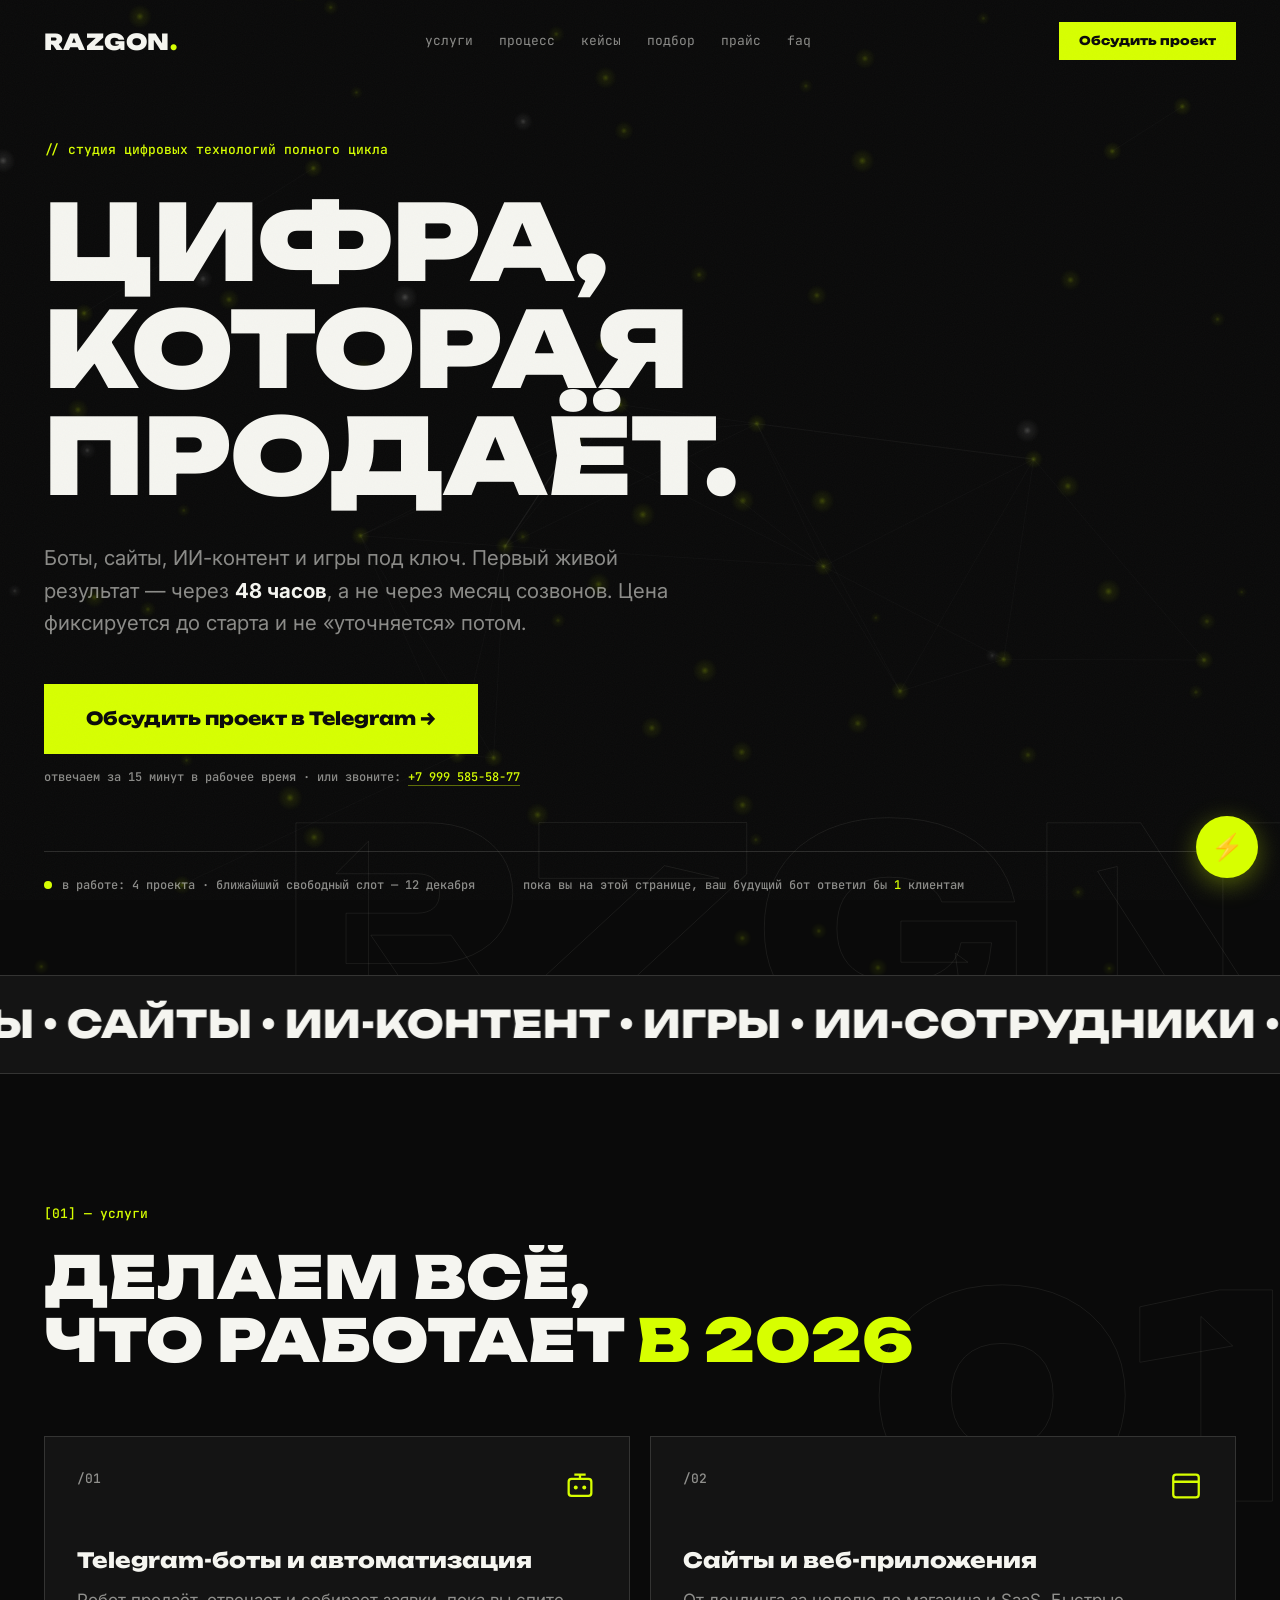
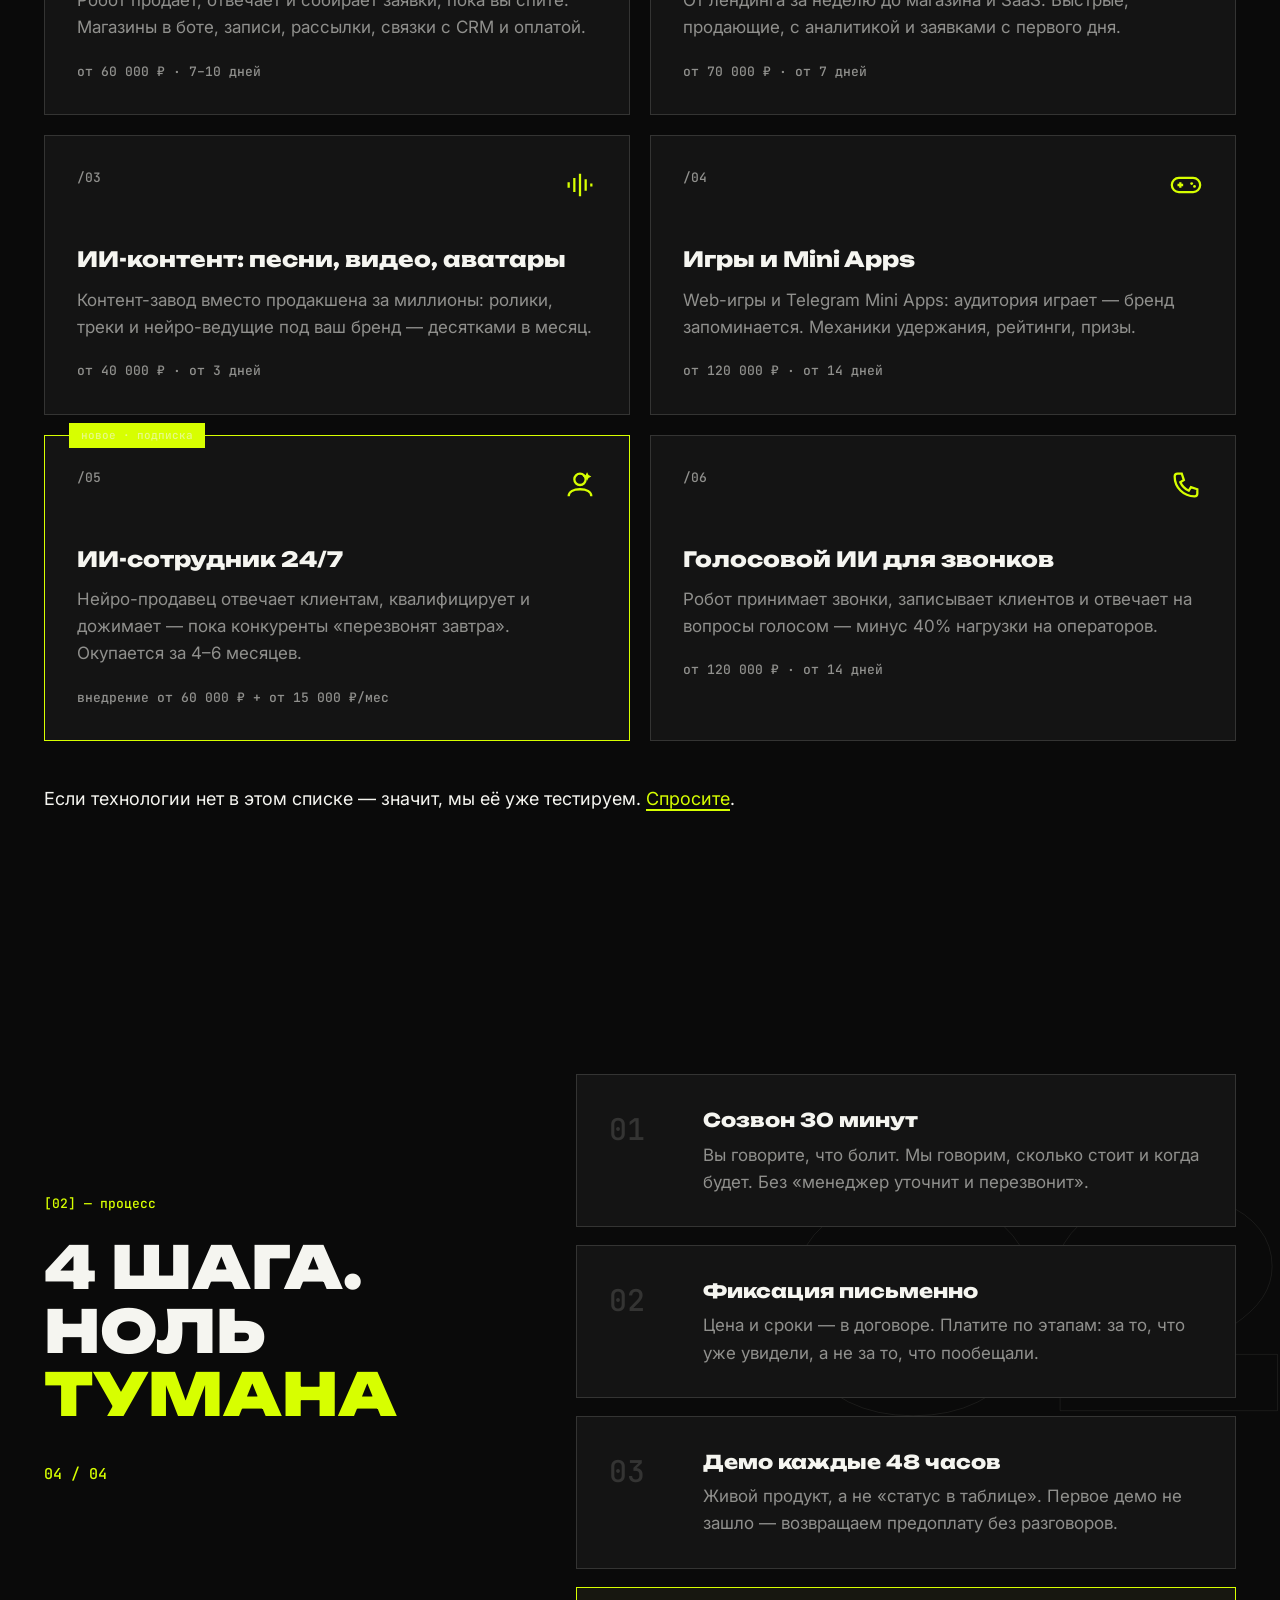
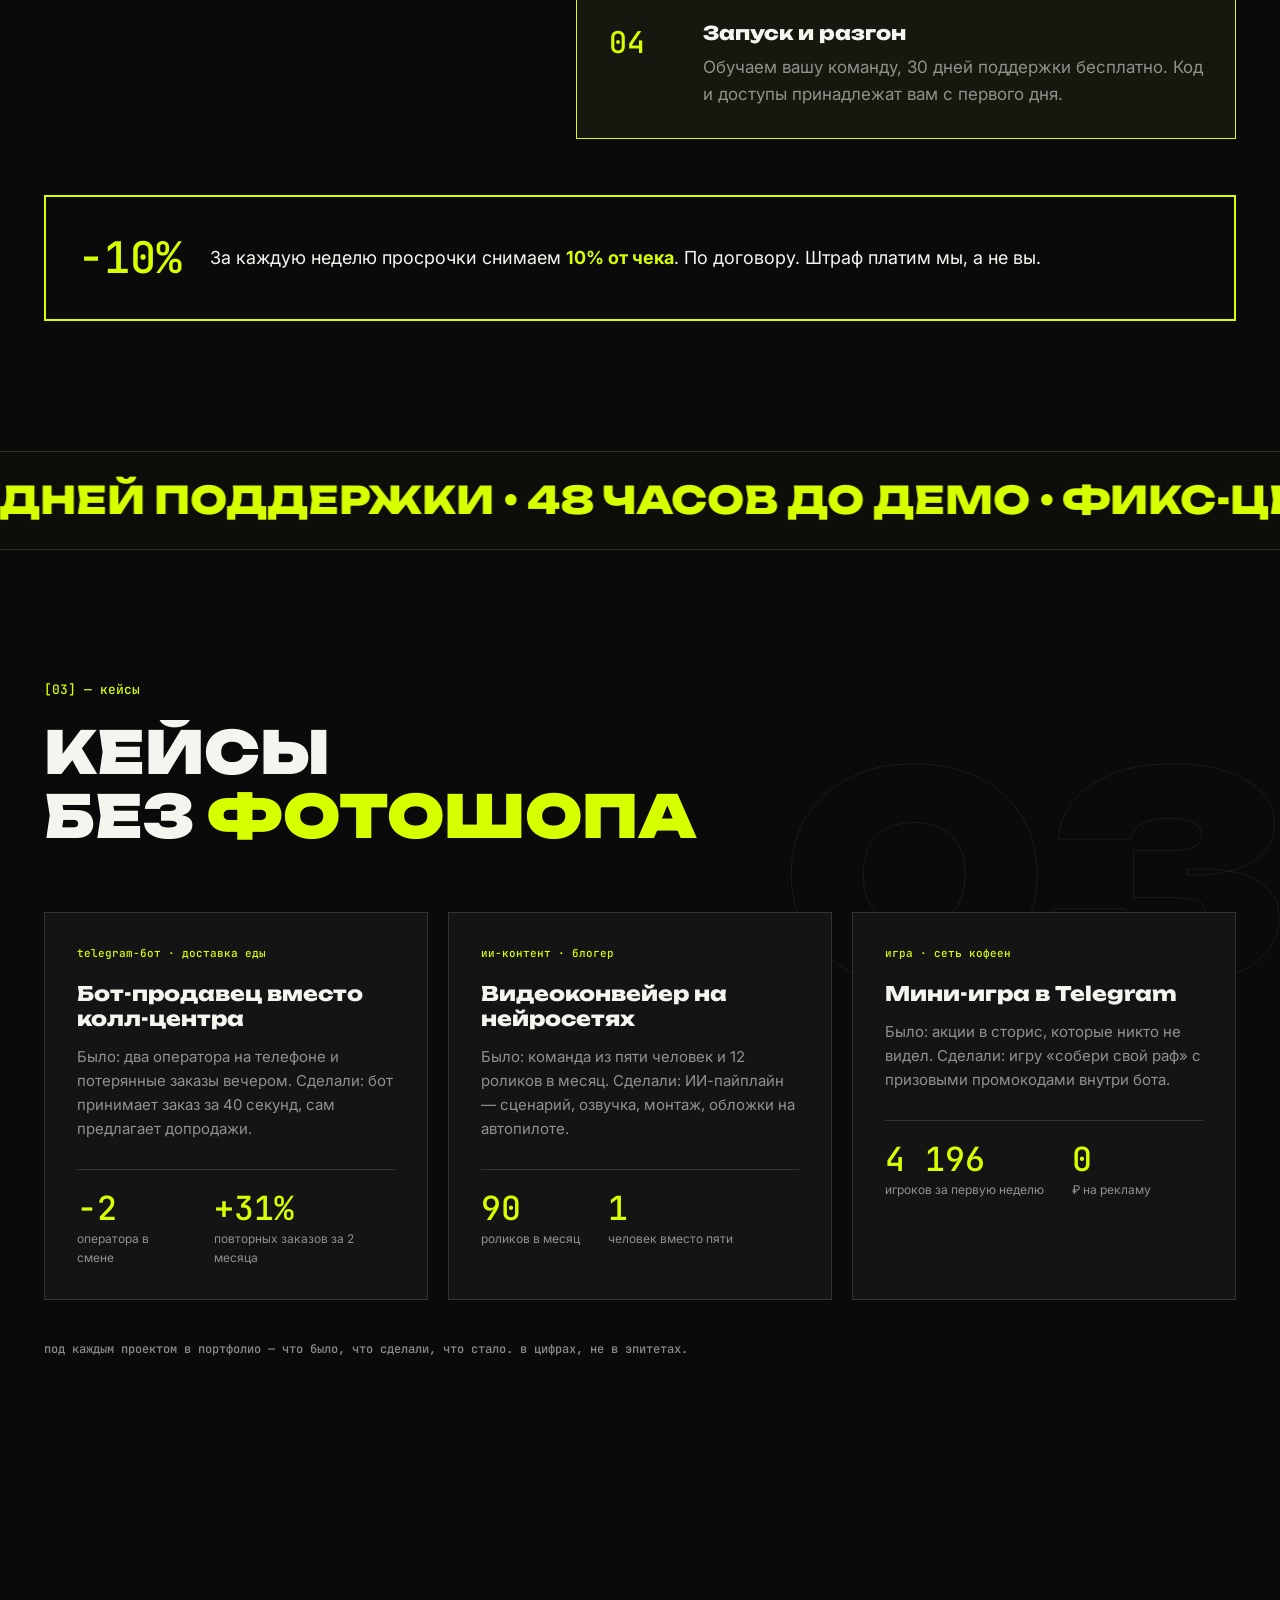
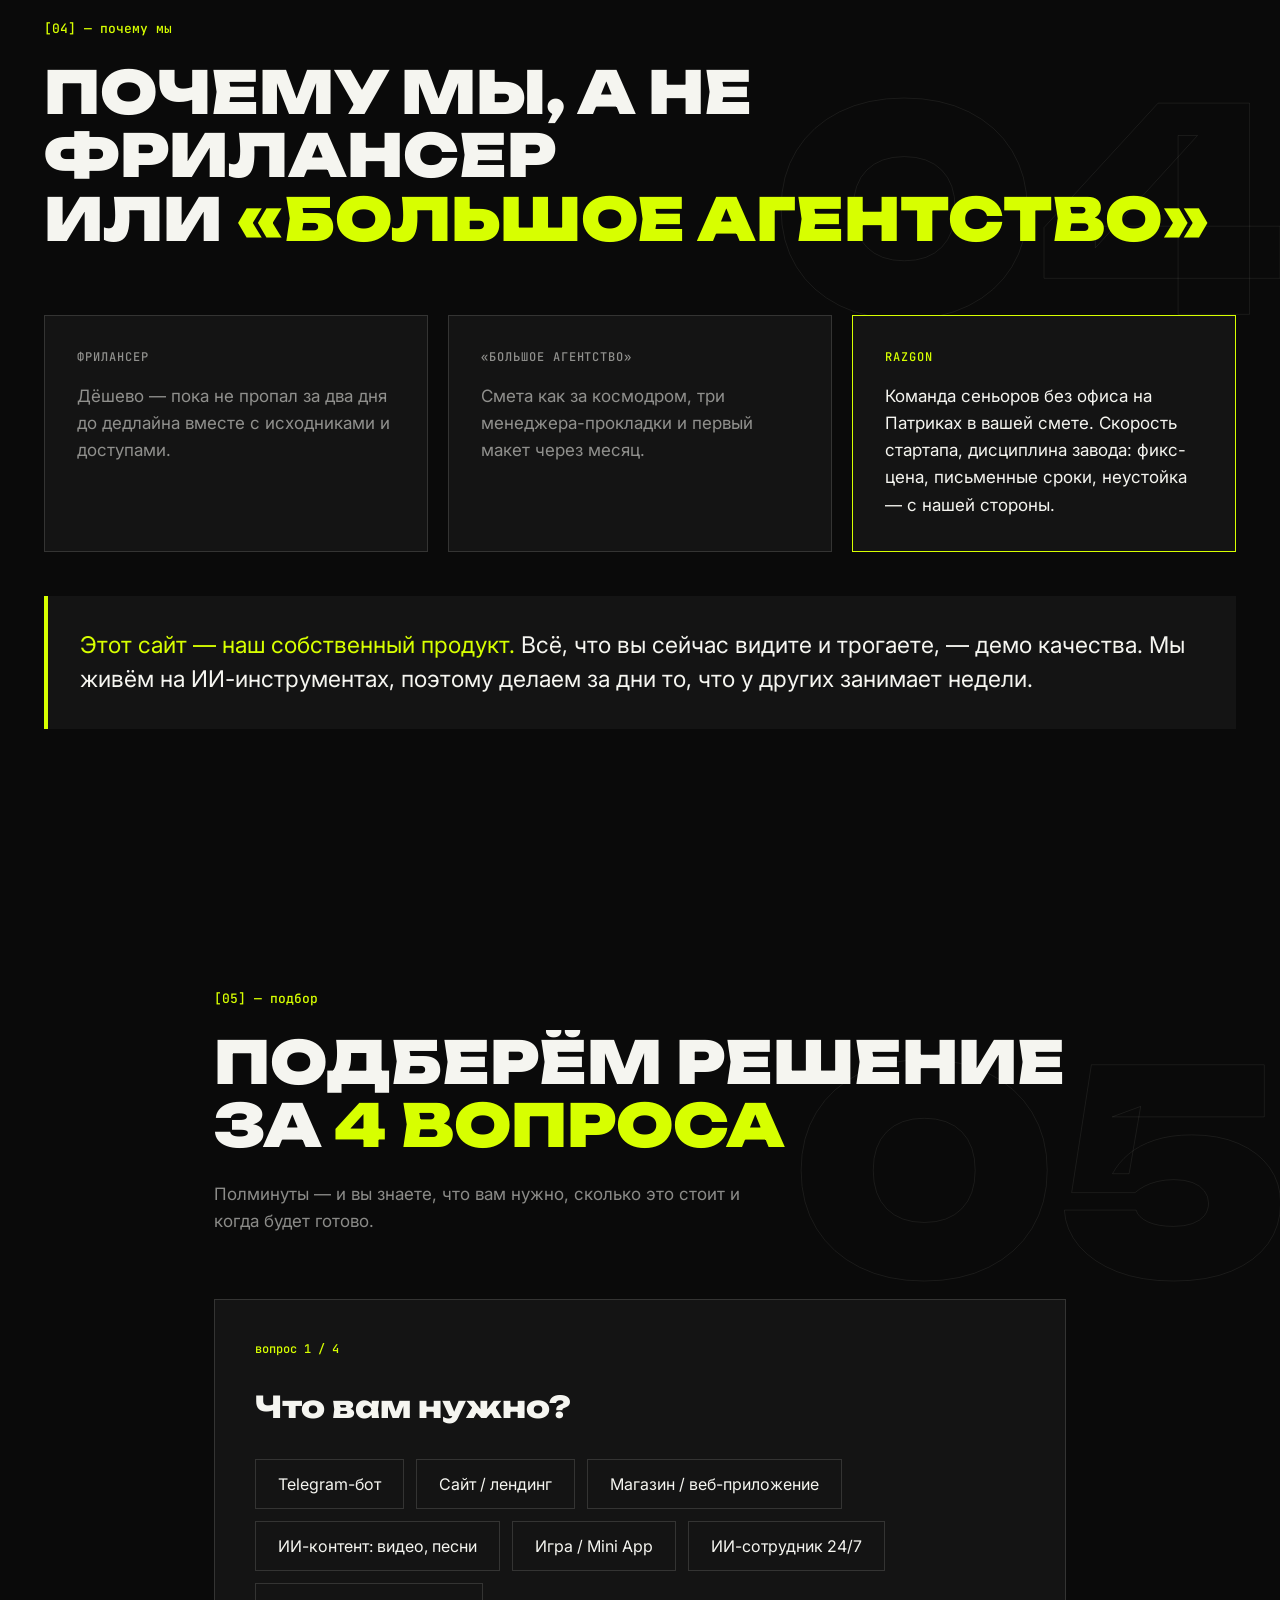
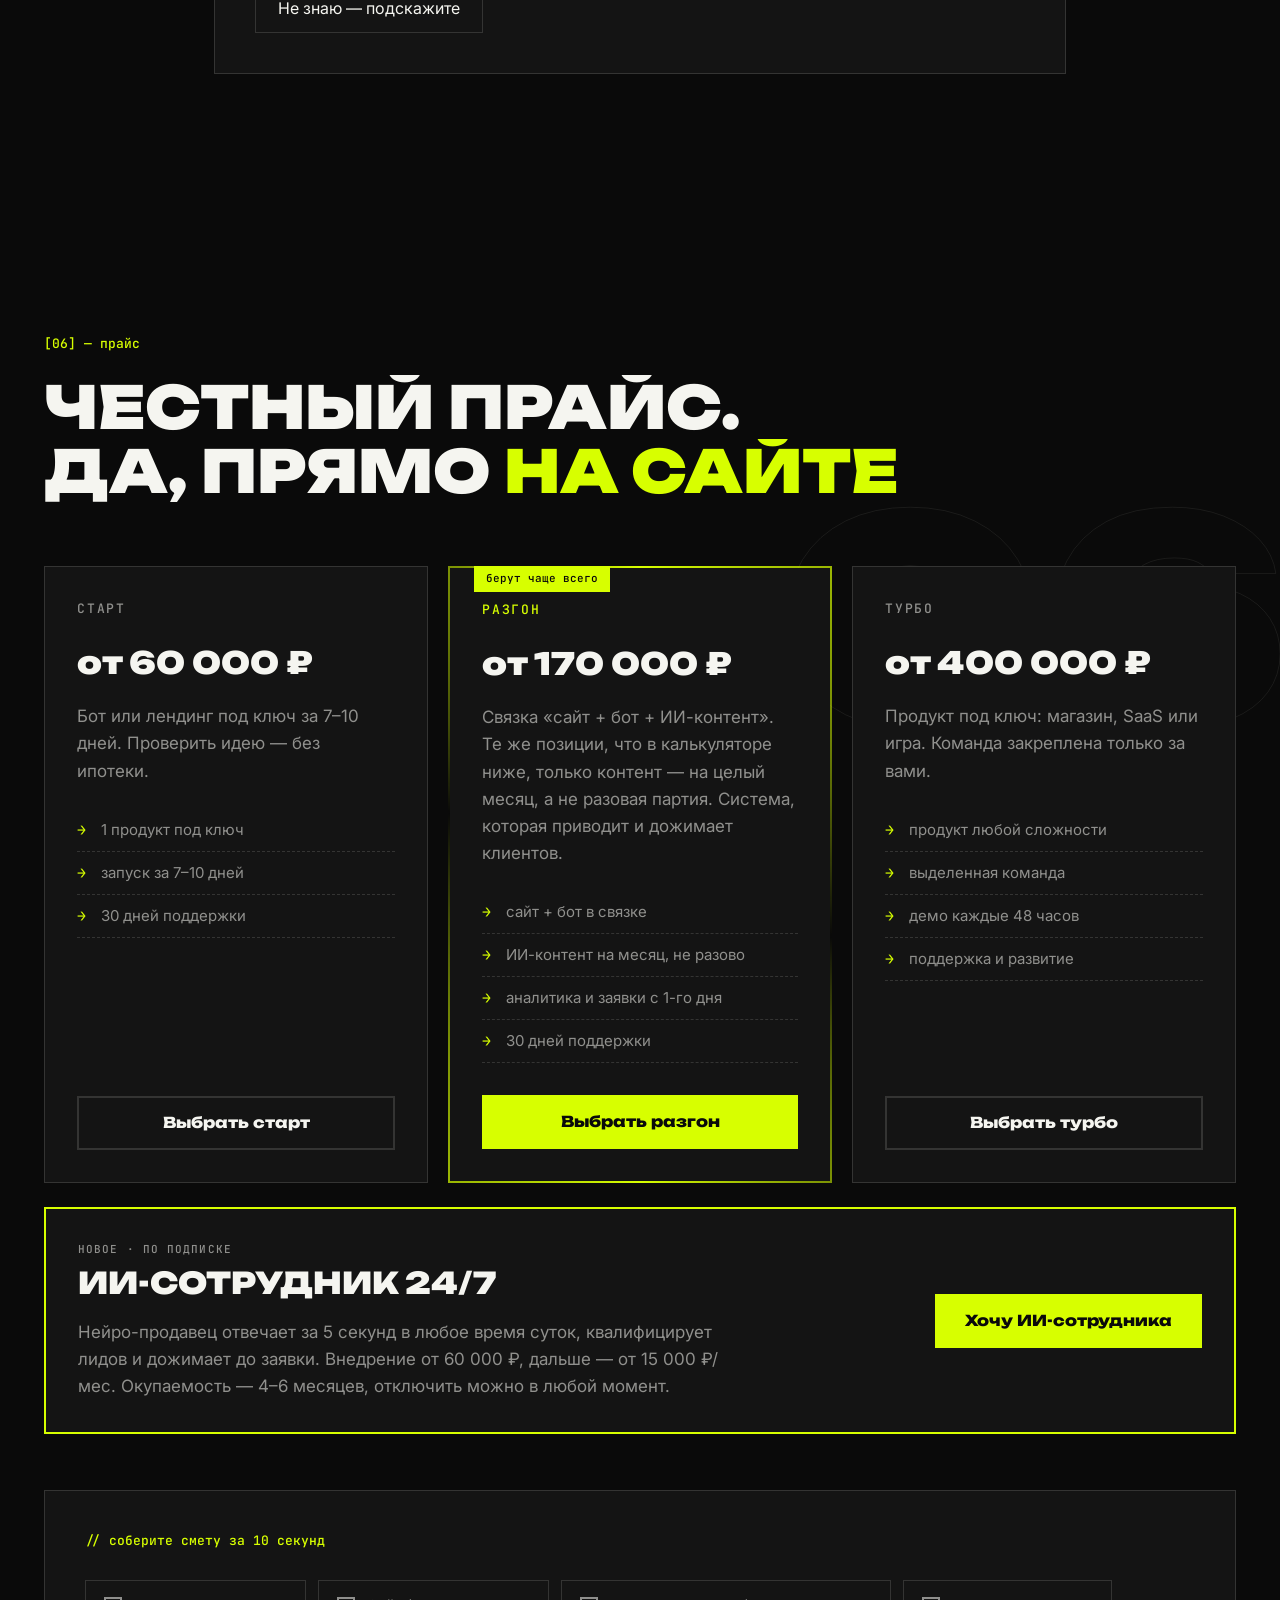
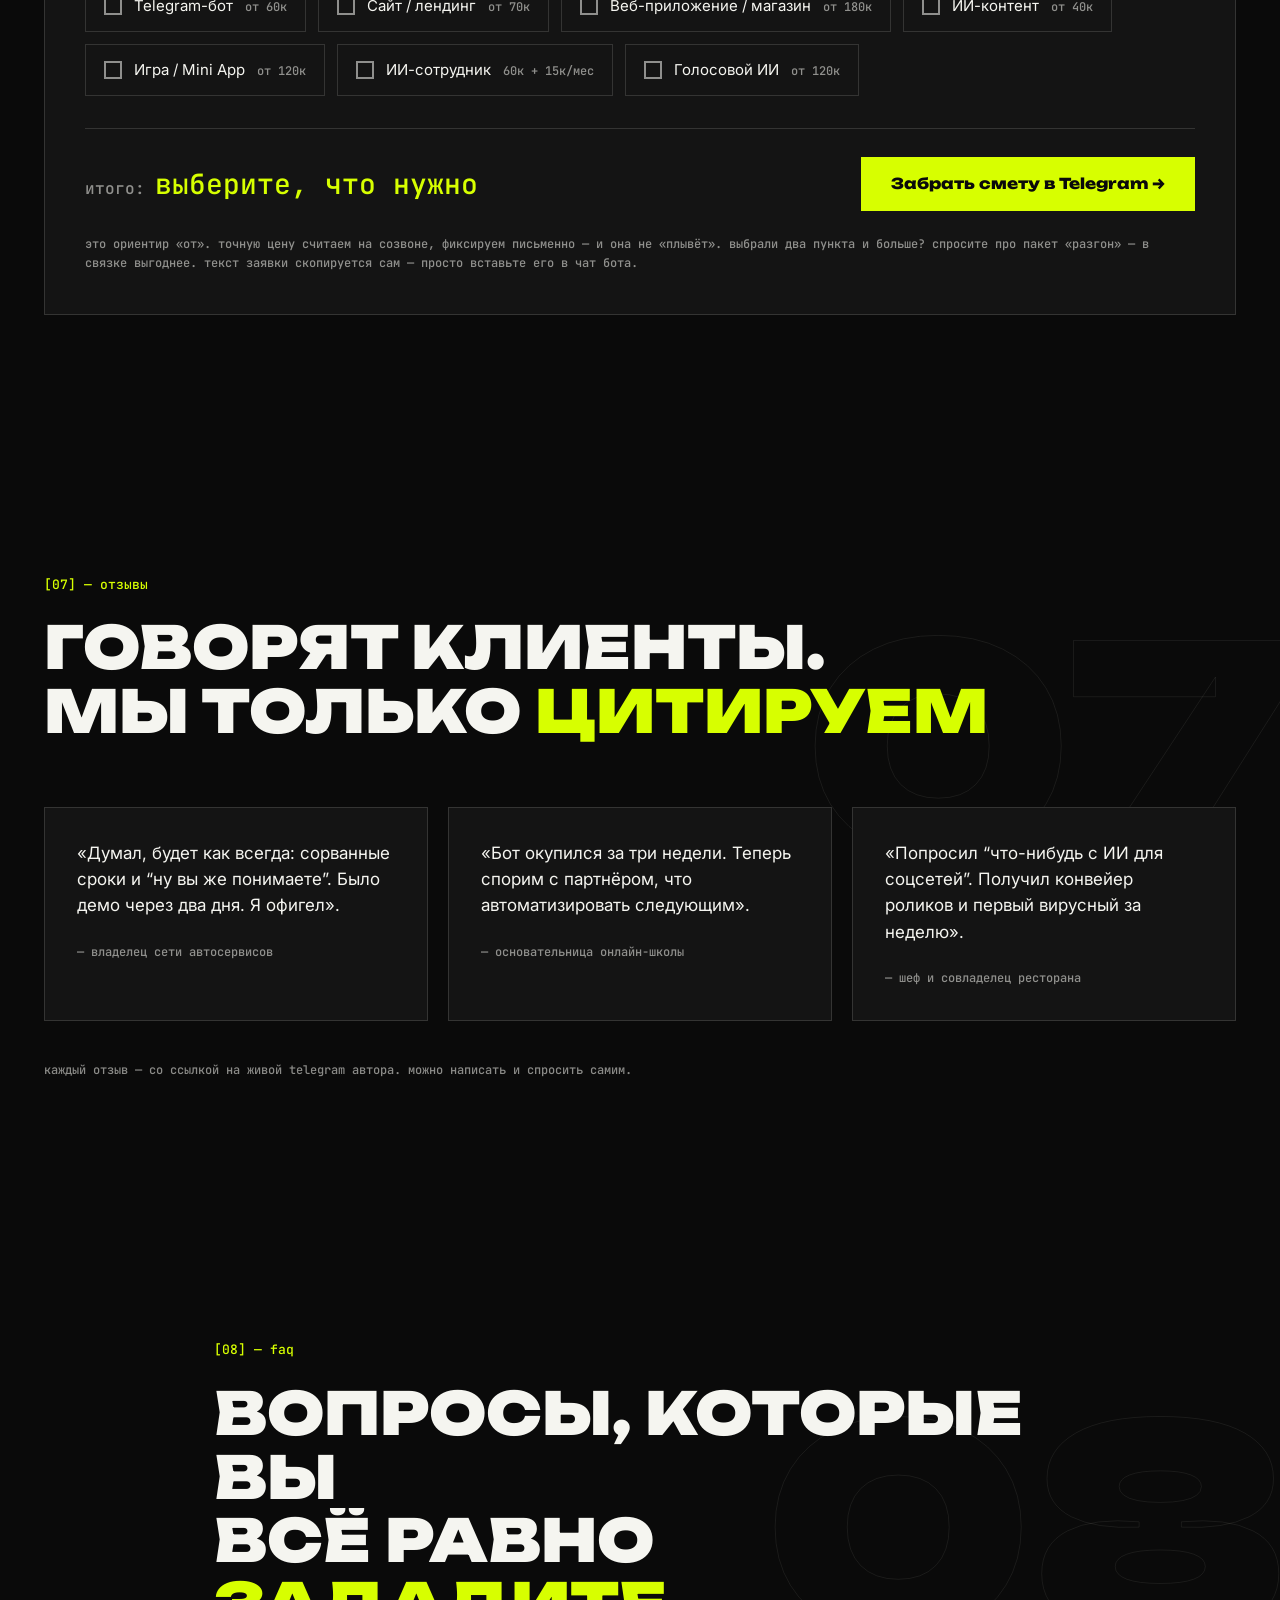
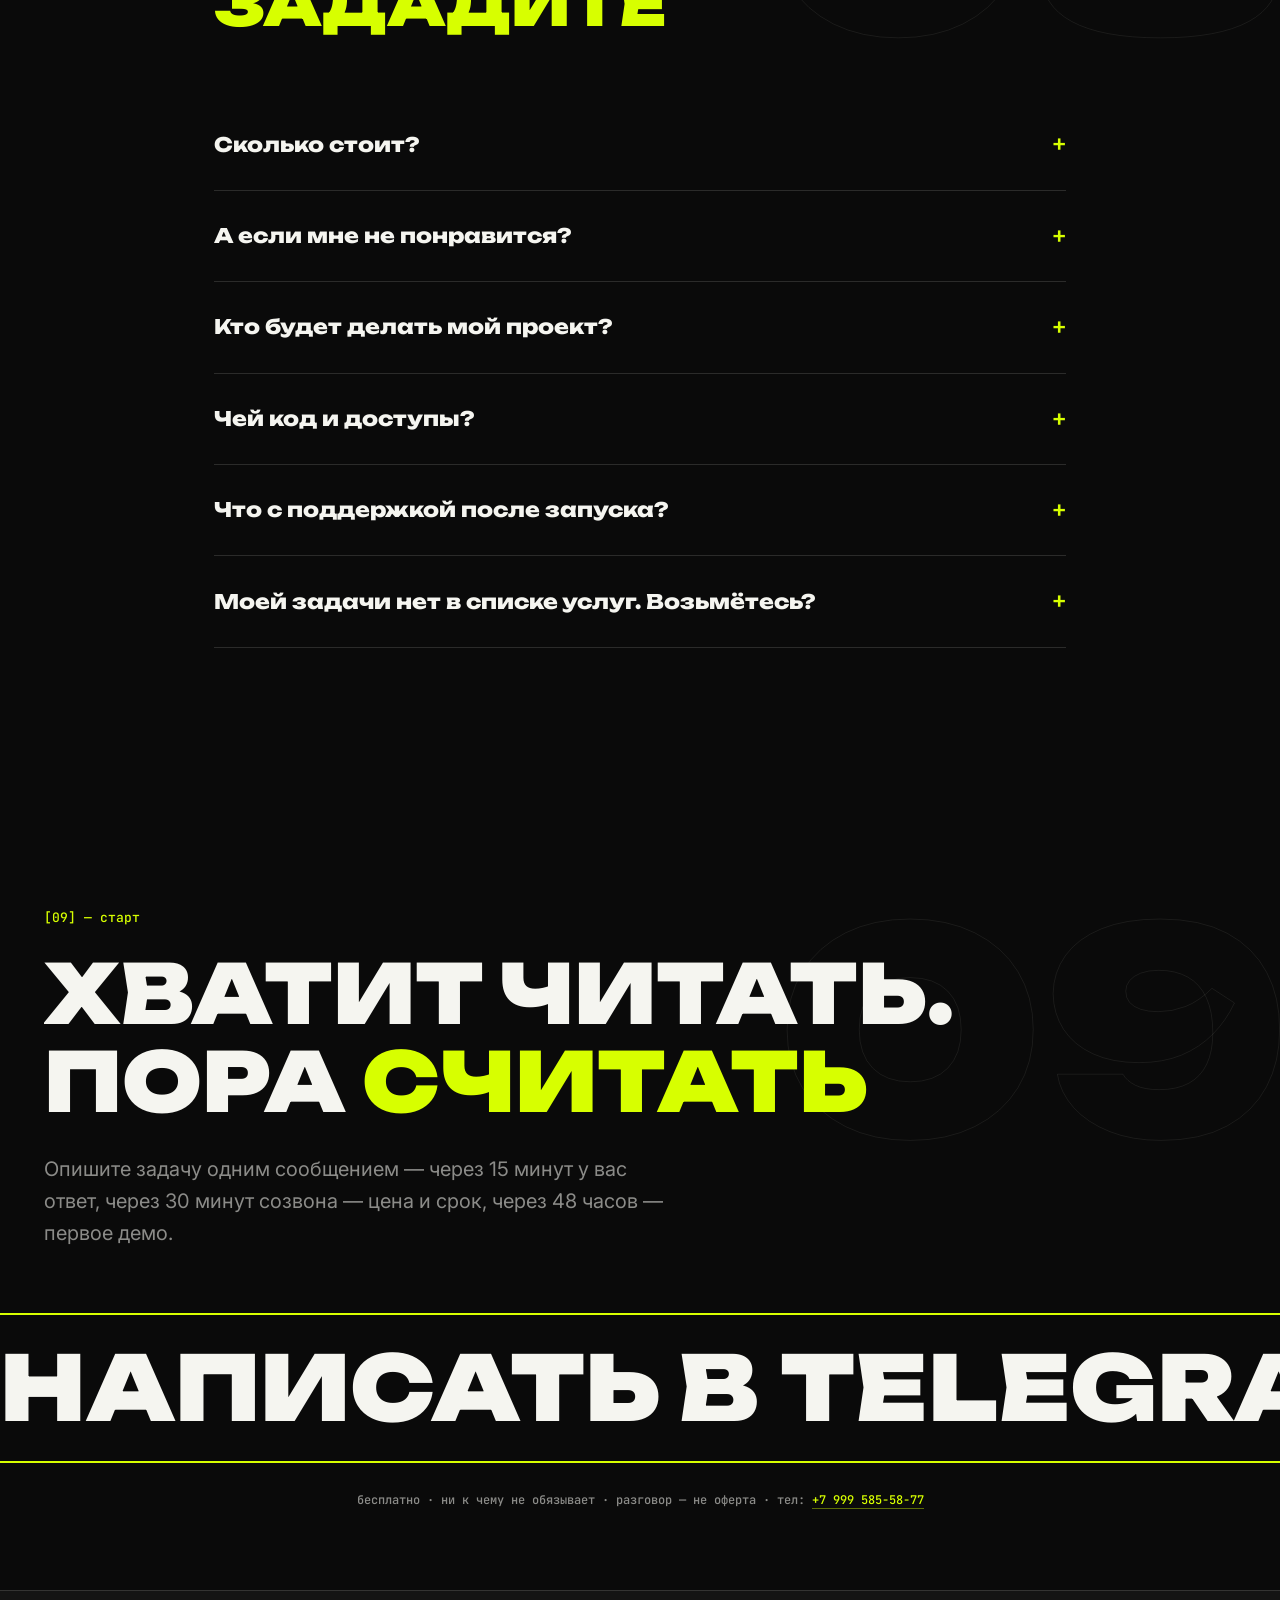
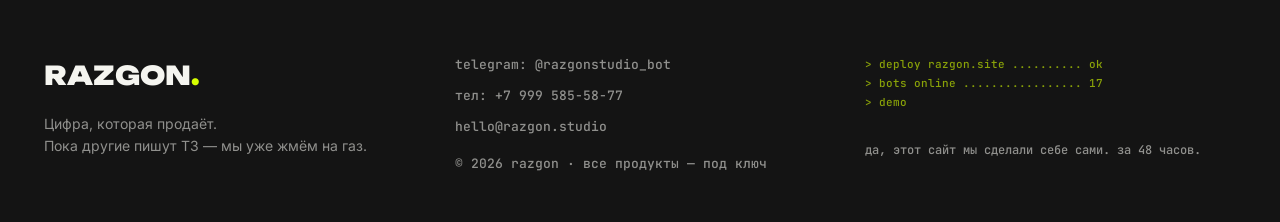
==== commit 3f5128a6: "SEO-пакет: robots.txt, sitemap, OG-превью, JSON-LD, ключ IndexNow Co-Authored-By: Claude Fable 5 <no" ====
--- a/index.html
+++ b/index.html
@@ -9,7 +9,24 @@
   <meta property="og:description" content="Telegram-боты, веб-приложения, ИИ-контент и игры под ключ. Первое демо через 48 часов.">
   <meta property="og:type" content="website">
   <meta property="og:url" content="https://razgonstudio.ru/">
+  <meta property="og:image" content="https://razgonstudio.ru/assets/og.jpg">
+  <meta property="og:image:width" content="1200">
+  <meta property="og:image:height" content="630">
+  <meta property="og:locale" content="ru_RU">
+  <meta name="twitter:card" content="summary_large_image">
+  <meta name="twitter:image" content="https://razgonstudio.ru/assets/og.jpg">
   <link rel="canonical" href="https://razgonstudio.ru/">
+  <script type="application/ld+json">
+  {
+    "@context": "https://schema.org",
+    "@type": "Organization",
+    "name": "RAZGON",
+    "url": "https://razgonstudio.ru/",
+    "description": "Студия цифровых технологий: Telegram-боты, сайты и веб-приложения, ИИ-контент, игры и ИИ-сотрудники под ключ.",
+    "telephone": "+7 999 585-58-77",
+    "sameAs": ["https://t.me/razgonstudio_bot"]
+  }
+  </script>
   <meta name="theme-color" content="#0A0A0A">
   <link rel="icon" href="data:image/svg+xml,%3Csvg xmlns='http://www.w3.org/2000/svg' viewBox='0 0 64 64'%3E%3Crect width='64' height='64' fill='%23D7FF00'/%3E%3Ctext x='32' y='46' font-family='Arial Black,sans-serif' font-size='40' font-weight='900' text-anchor='middle' fill='%230A0A0A'%3ER%3C/text%3E%3C/svg%3E">
   <link rel="preconnect" href="https://fonts.googleapis.com">
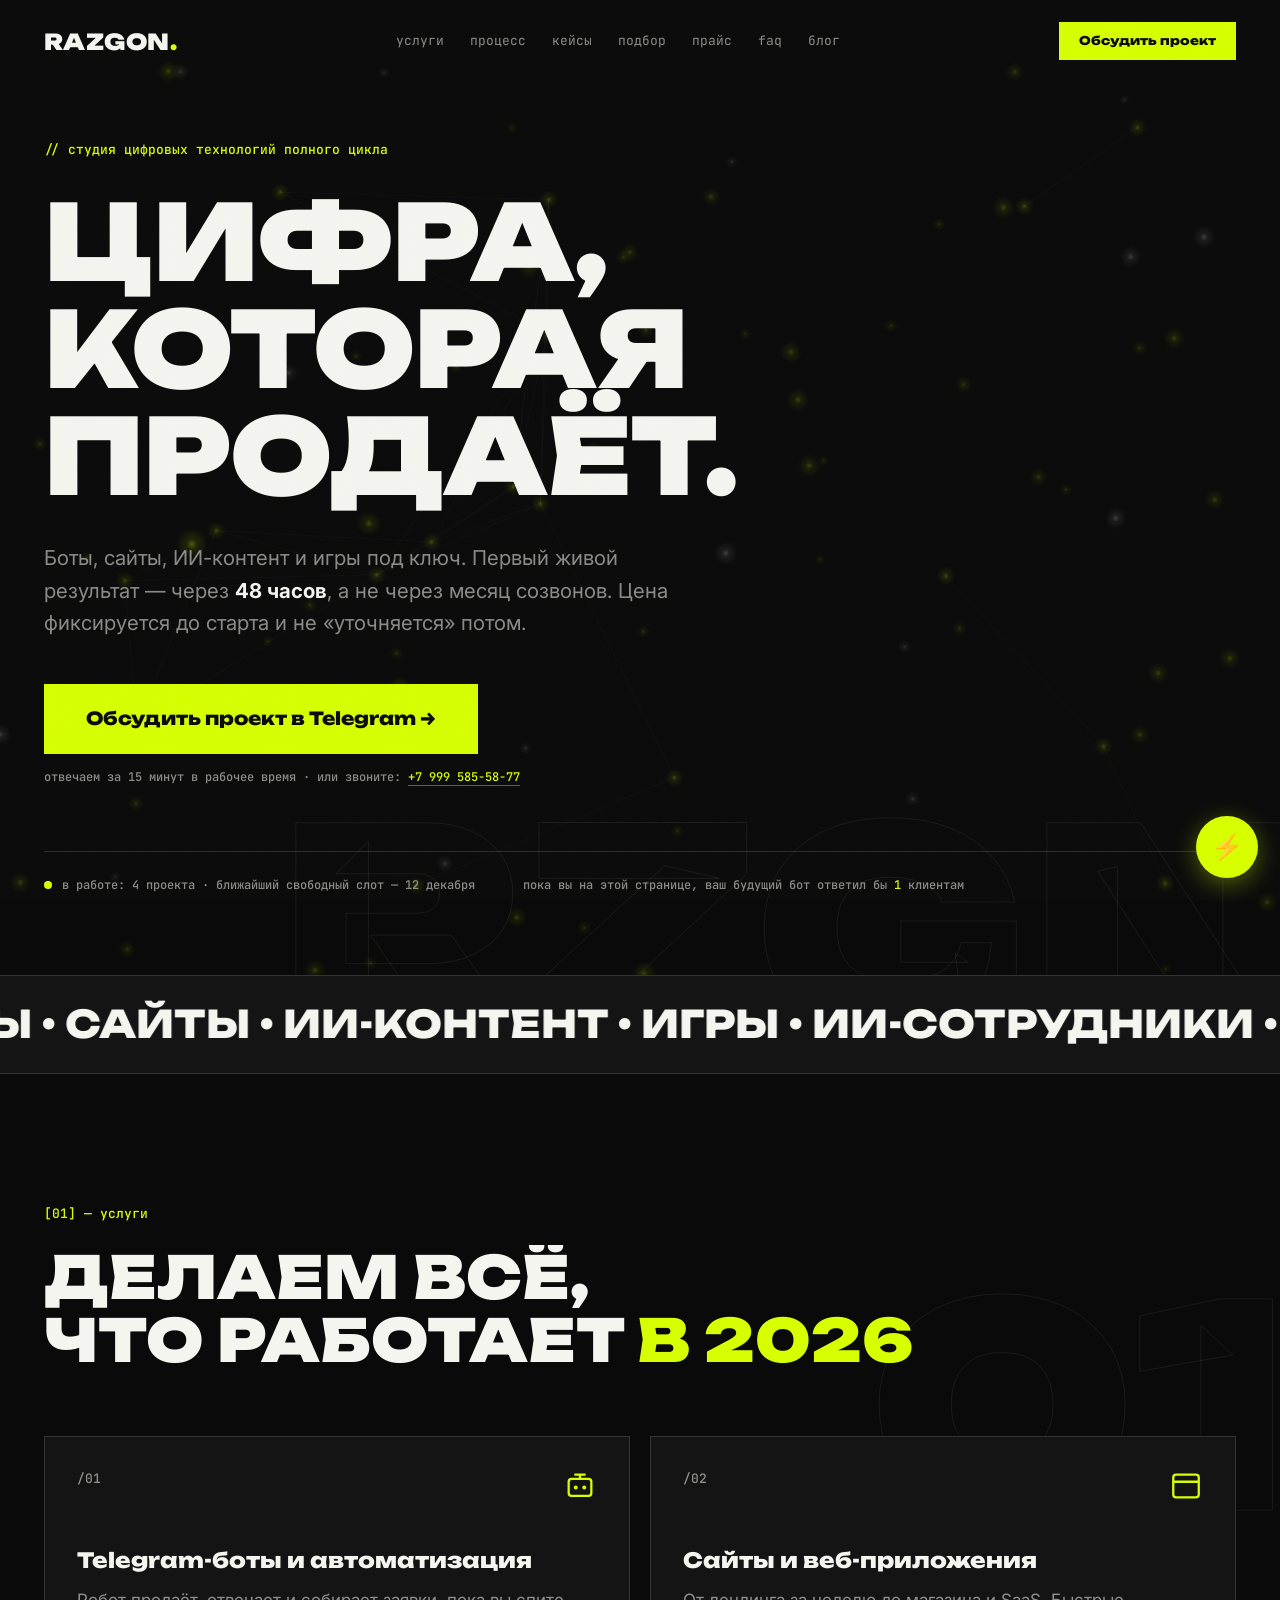
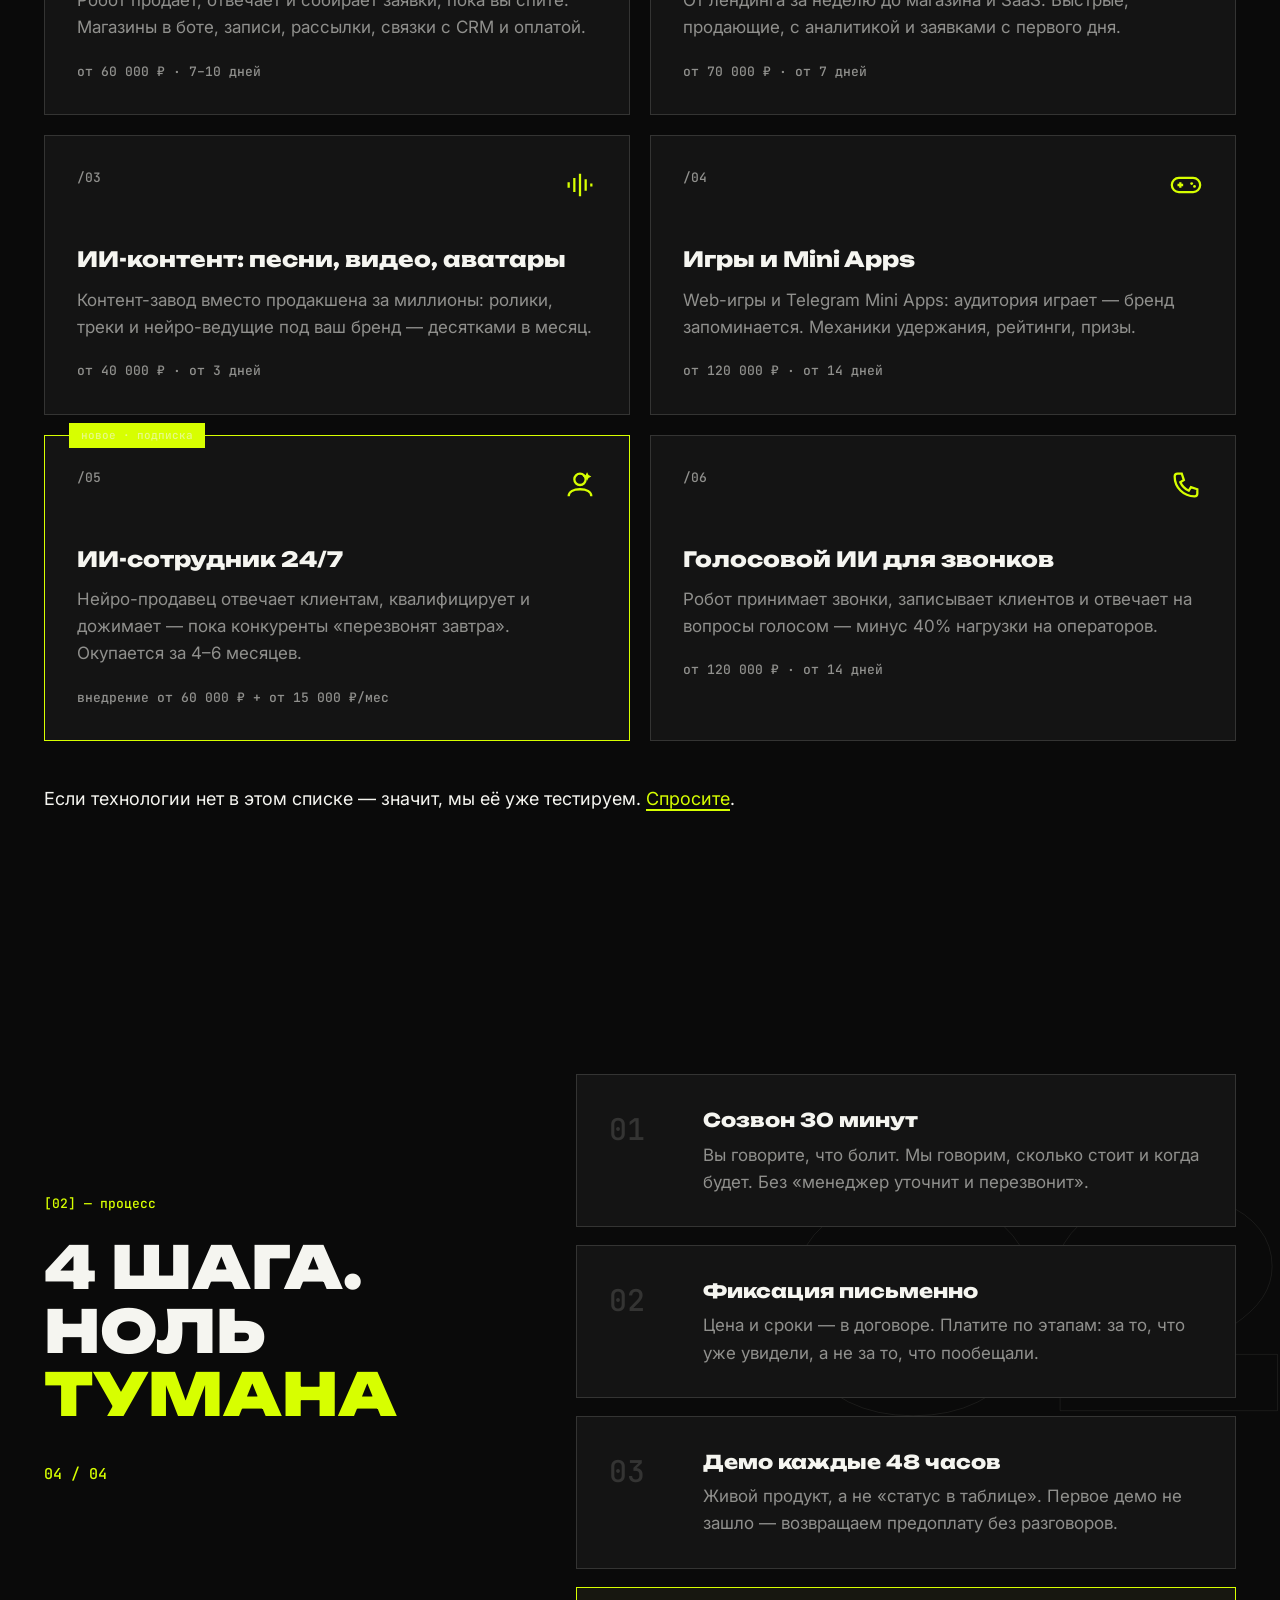
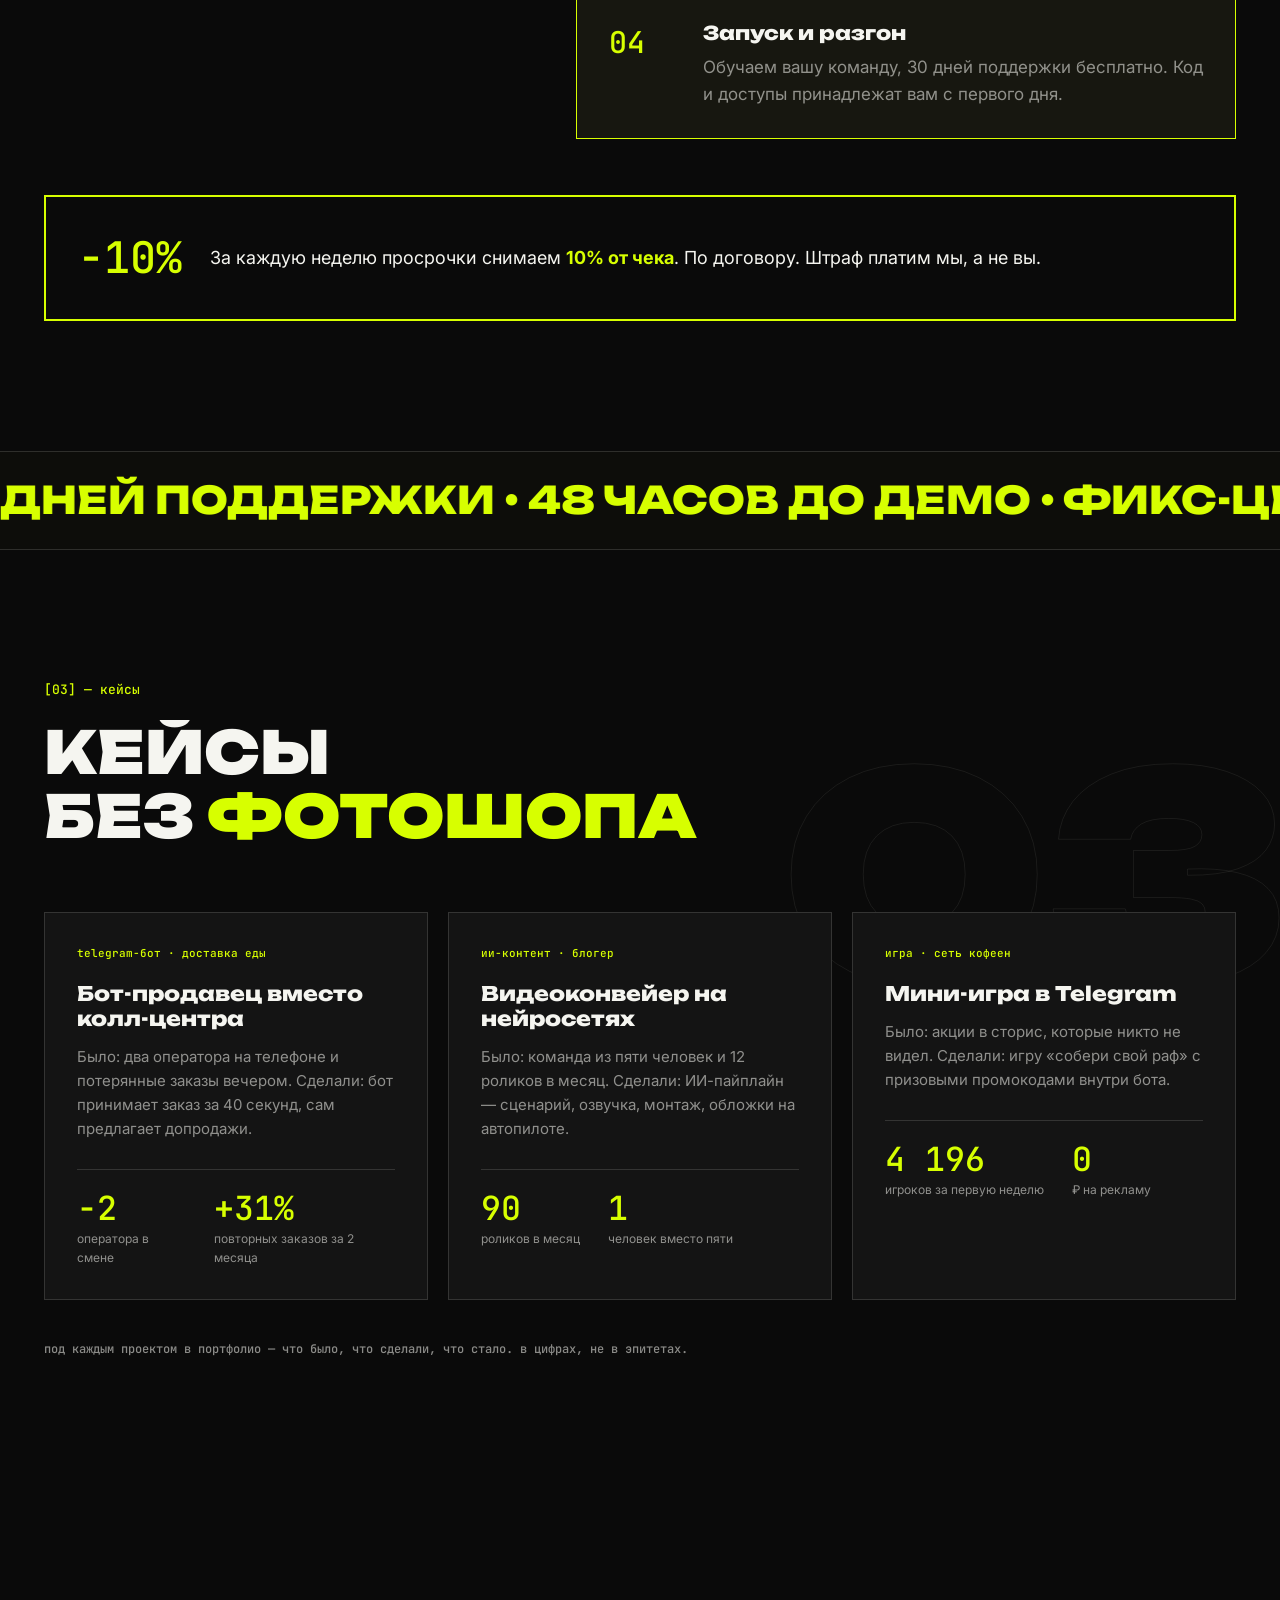
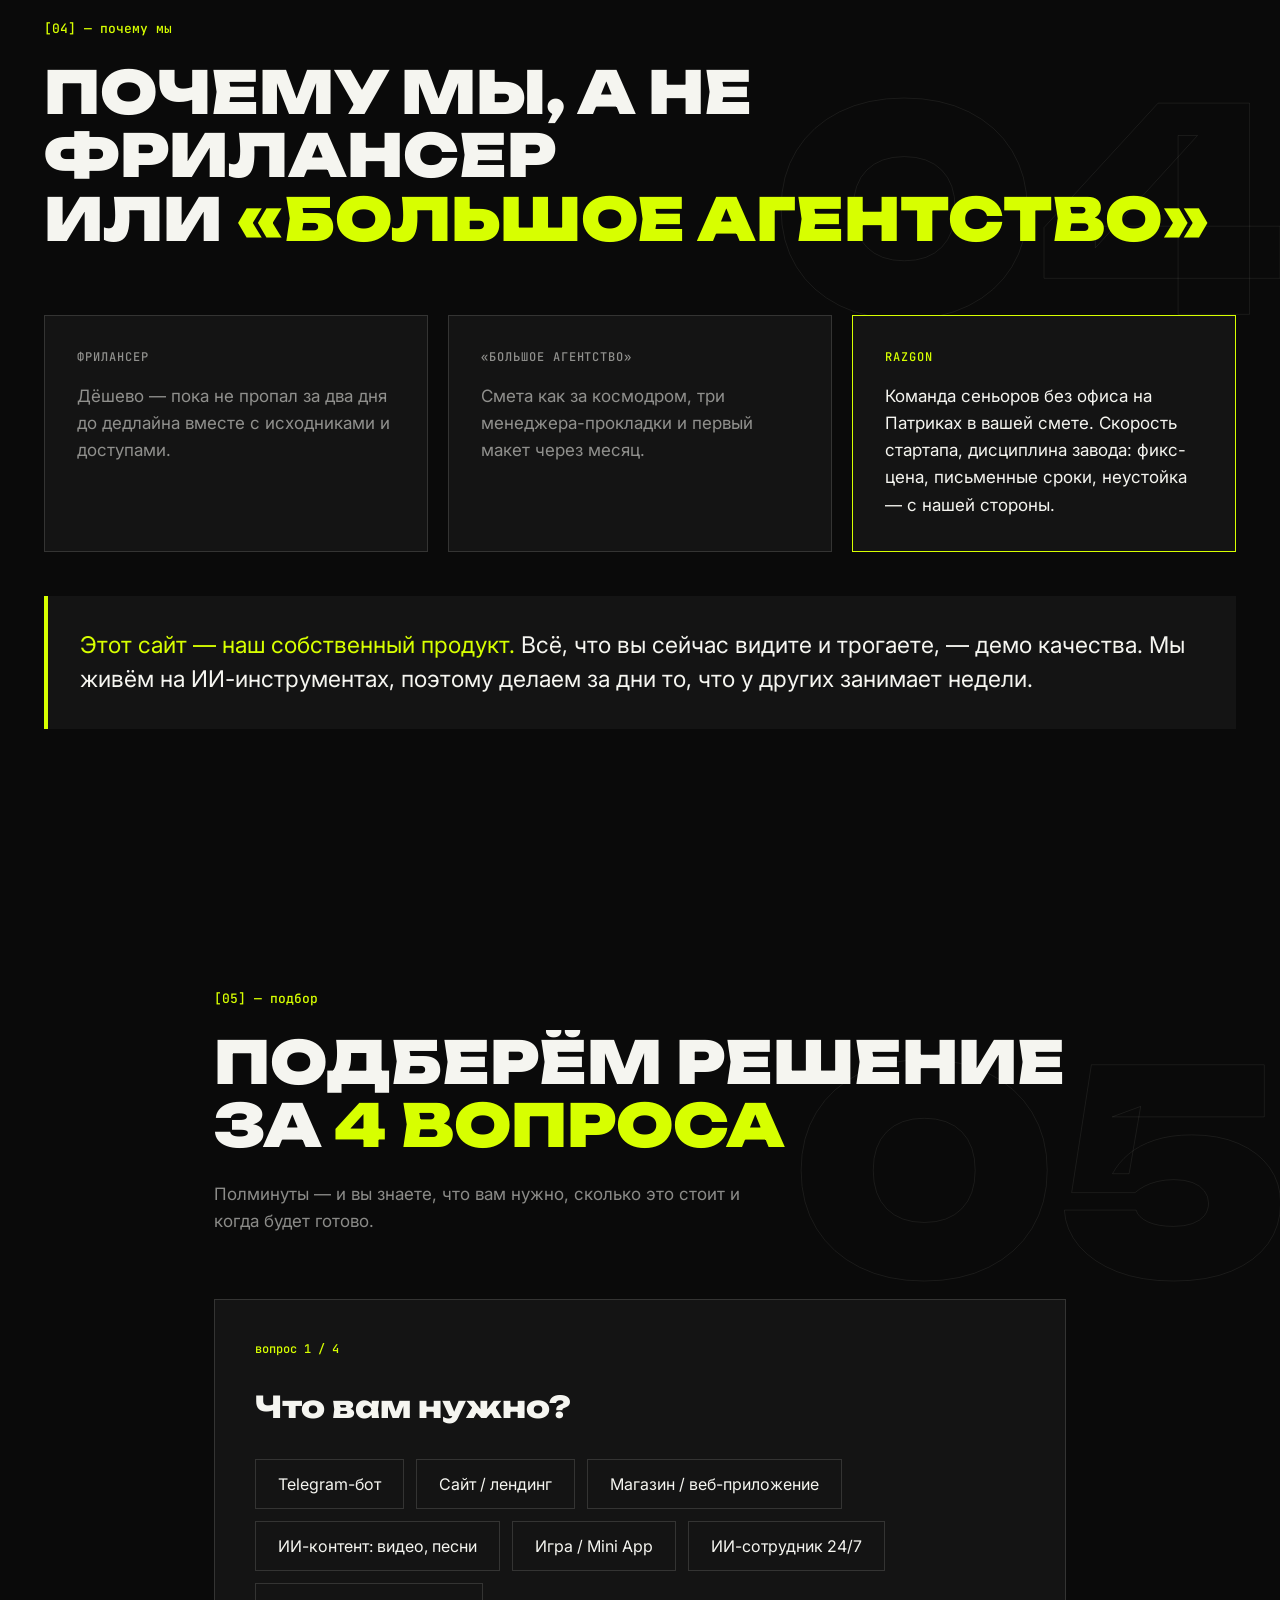
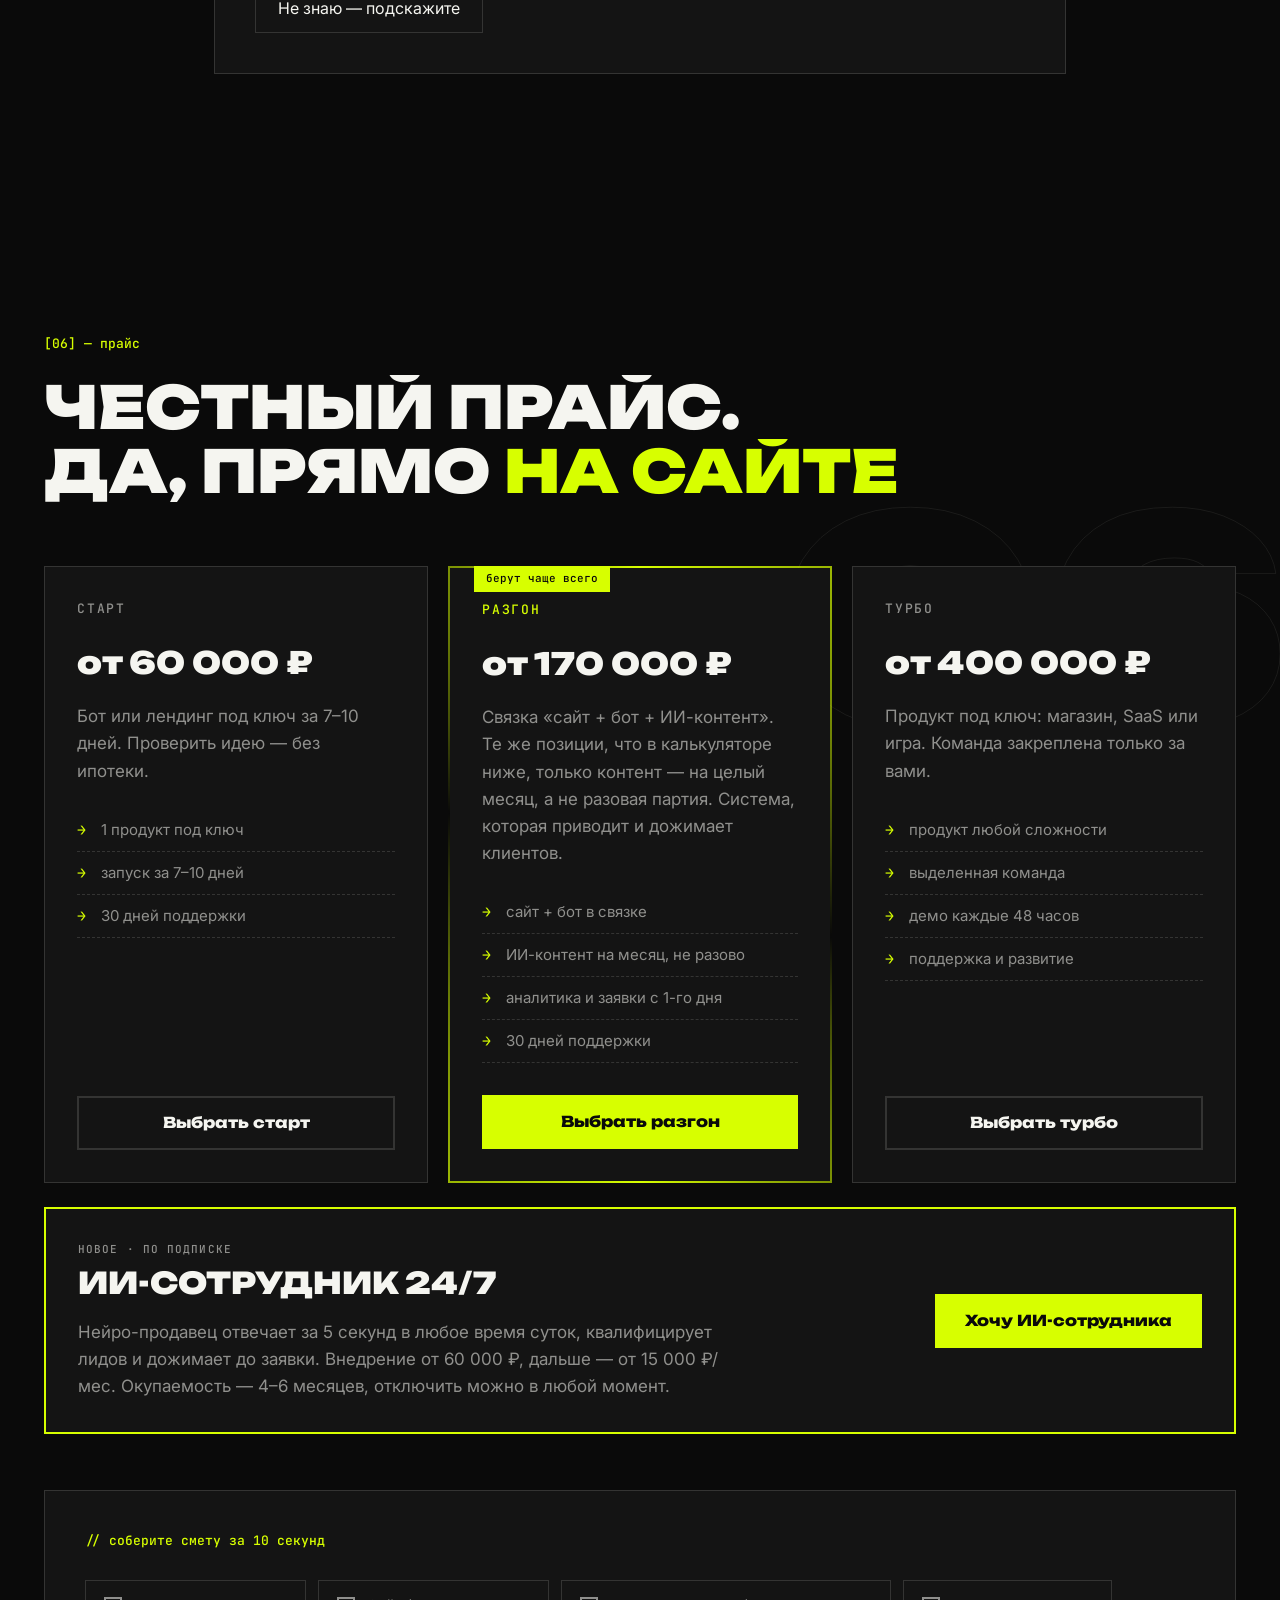
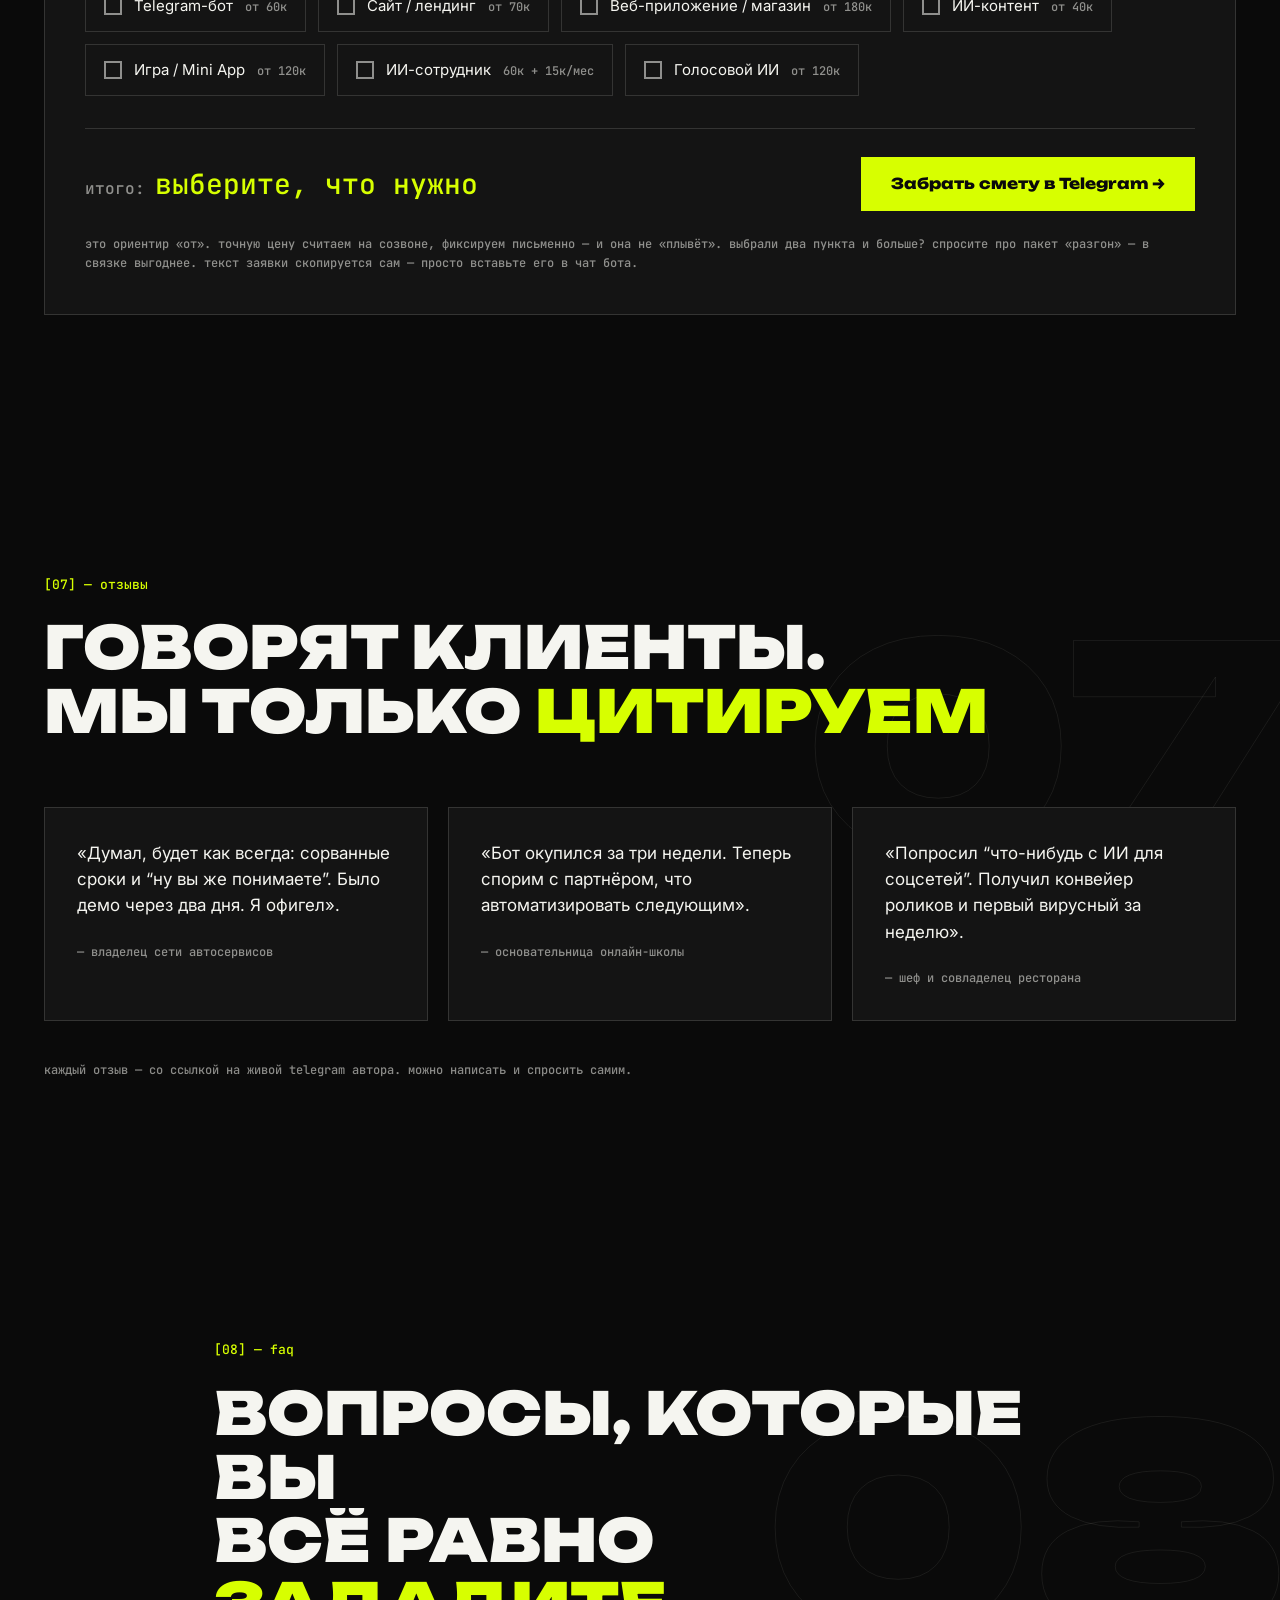
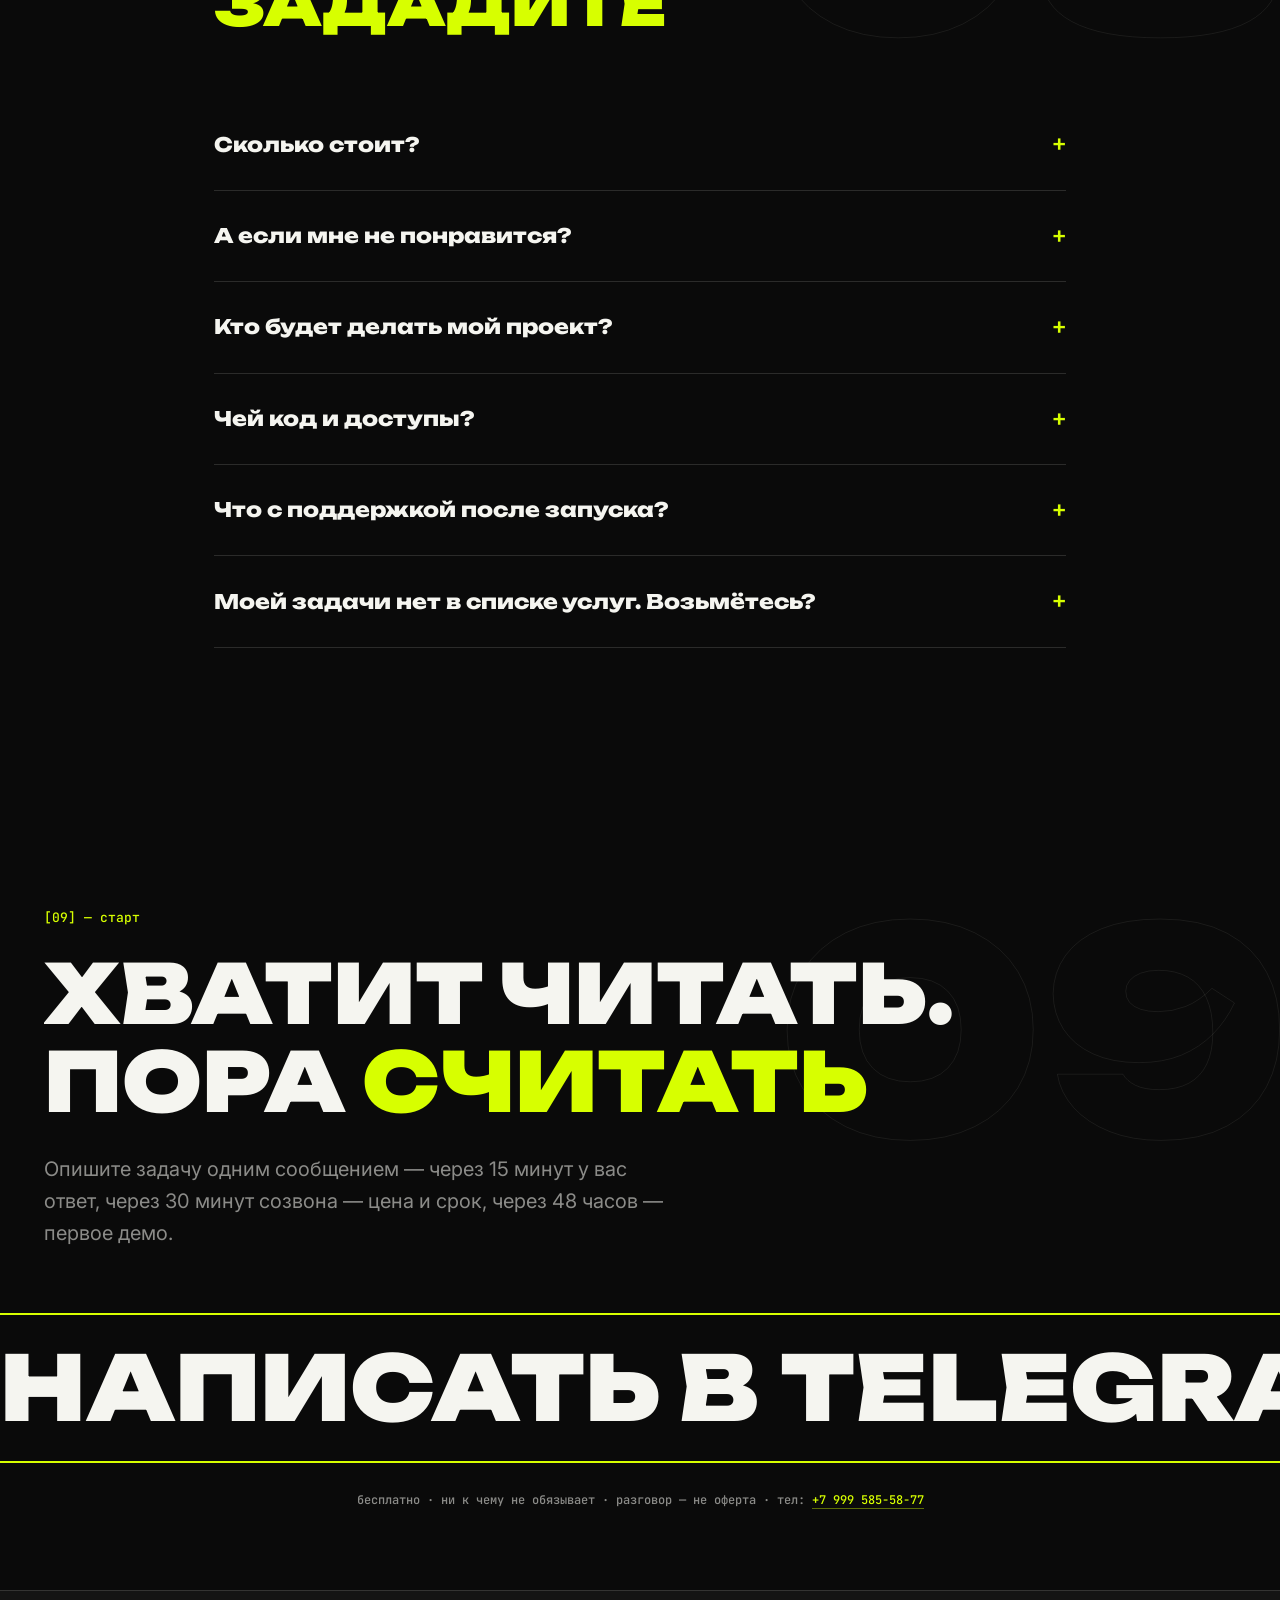
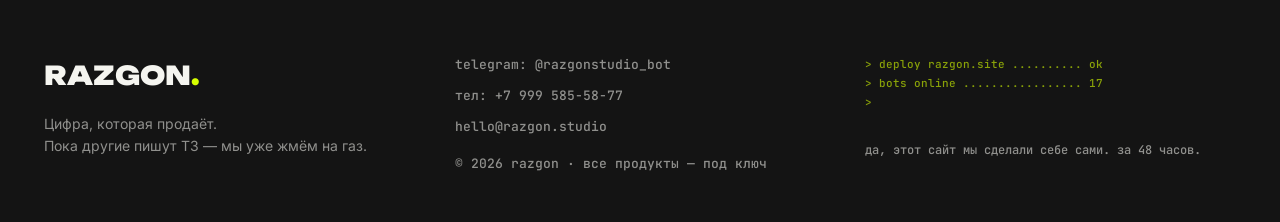
==== commit 7bcca0b9: "Блог: 5 SEO-статей (цены на боты/сайты, ИИ-сотрудник, Mini Apps, ИИ-контент) Шаблон в стиле сайта, F" ====
--- a/index.html
+++ b/index.html
@@ -56,6 +56,7 @@
         <a href="#quiz">Подбор</a>
         <a href="#pricing">Прайс</a>
         <a href="#faq">FAQ</a>
+        <a href="blog/">Блог</a>
       </nav>
       <a class="btn btn-small js-tg-link" href="https://t.me/razgon_studio" target="_blank" rel="noopener" data-magnetic>Обсудить проект</a>
     </div>
--- a/css/style.css
+++ b/css/style.css
@@ -1233,3 +1233,130 @@
 @media (prefers-reduced-motion: reduce) {
   .chat-fab::after, .chat-dot { animation: none; }
 }
+
+/* ── блог ─────────────────────────────────────── */
+.blog-header {
+  padding: 140px 0 20px;
+}
+.blog-cards {
+  display: grid;
+  gap: 20px;
+  margin: 40px 0 80px;
+  position: relative;
+  z-index: 1;
+}
+.blog-card {
+  display: block;
+  text-decoration: none;
+  transition: border-color 0.2s, transform 0.2s var(--ease-hard);
+}
+.blog-card:hover { border-color: var(--acid); transform: translateY(-3px); }
+.blog-card-meta {
+  font-size: 11px;
+  color: var(--acid);
+  margin: 0 0 14px;
+}
+.blog-card h2 {
+  font-family: var(--font-display);
+  font-weight: 800;
+  font-size: clamp(19px, 2.2vw, 26px);
+  line-height: 1.25;
+  margin: 0 0 12px;
+}
+.blog-card p { color: var(--muted); margin: 0; }
+.blog-card .blog-more {
+  display: inline-block;
+  margin-top: 16px;
+  font-family: var(--font-mono);
+  font-size: 12px;
+  color: var(--acid);
+}
+
+.post { padding: 130px 0 60px; }
+.post-meta {
+  font-family: var(--font-mono);
+  font-size: 12px;
+  color: var(--acid);
+  margin: 0 0 22px;
+}
+.post h1 {
+  font-family: var(--font-display);
+  font-weight: 900;
+  font-size: clamp(28px, 4vw, 52px);
+  line-height: 1.12;
+  text-transform: uppercase;
+  margin: 0 0 36px;
+}
+.post-body { max-width: 760px; }
+.post-body h2 {
+  font-family: var(--font-display);
+  font-weight: 800;
+  font-size: clamp(21px, 2.4vw, 30px);
+  line-height: 1.25;
+  margin: 52px 0 18px;
+}
+.post-body h3 {
+  font-family: var(--font-display);
+  font-weight: 800;
+  font-size: clamp(17px, 1.9vw, 22px);
+  margin: 36px 0 14px;
+}
+.post-body p { margin: 0 0 18px; color: rgba(245, 245, 240, 0.82); }
+.post-body ul, .post-body ol { margin: 0 0 18px; padding-left: 24px; color: rgba(245, 245, 240, 0.82); }
+.post-body li { margin-bottom: 10px; }
+.post-body strong { color: var(--text); }
+.post-body a { color: var(--acid); }
+.post-body table {
+  width: 100%;
+  border-collapse: collapse;
+  margin: 24px 0;
+  font-size: 15px;
+}
+.post-body th, .post-body td {
+  border: 1px solid var(--line);
+  padding: 12px 14px;
+  text-align: left;
+}
+.post-body th {
+  background: var(--surface);
+  font-family: var(--font-mono);
+  font-weight: 500;
+  font-size: 12px;
+  text-transform: uppercase;
+  letter-spacing: 0.06em;
+  color: var(--acid);
+}
+.post-faq { margin-top: 56px; }
+.post-faq h2 {
+  font-family: var(--font-display);
+  font-weight: 800;
+  font-size: clamp(21px, 2.4vw, 30px);
+  margin: 0 0 10px;
+}
+.post-cta {
+  margin: 64px 0 0;
+  padding: 36px;
+  border: 2px solid var(--acid);
+  background: var(--surface);
+  position: relative;
+  z-index: 1;
+}
+.post-cta h2 {
+  font-family: var(--font-display);
+  font-weight: 900;
+  font-size: clamp(20px, 2.6vw, 30px);
+  margin: 0 0 14px;
+}
+.post-cta p { color: var(--muted); margin: 0 0 24px; }
+.breadcrumbs {
+  font-family: var(--font-mono);
+  font-size: 12px;
+  margin: 0 0 30px;
+}
+.breadcrumbs a { color: var(--muted); text-decoration: none; }
+.breadcrumbs a:hover { color: var(--acid); }
+@media (max-width: 720px) {
+  .post { padding-top: 110px; }
+  .post-body table { display: block; overflow-x: auto; }
+  .post-cta { padding: 26px 20px; }
+}
